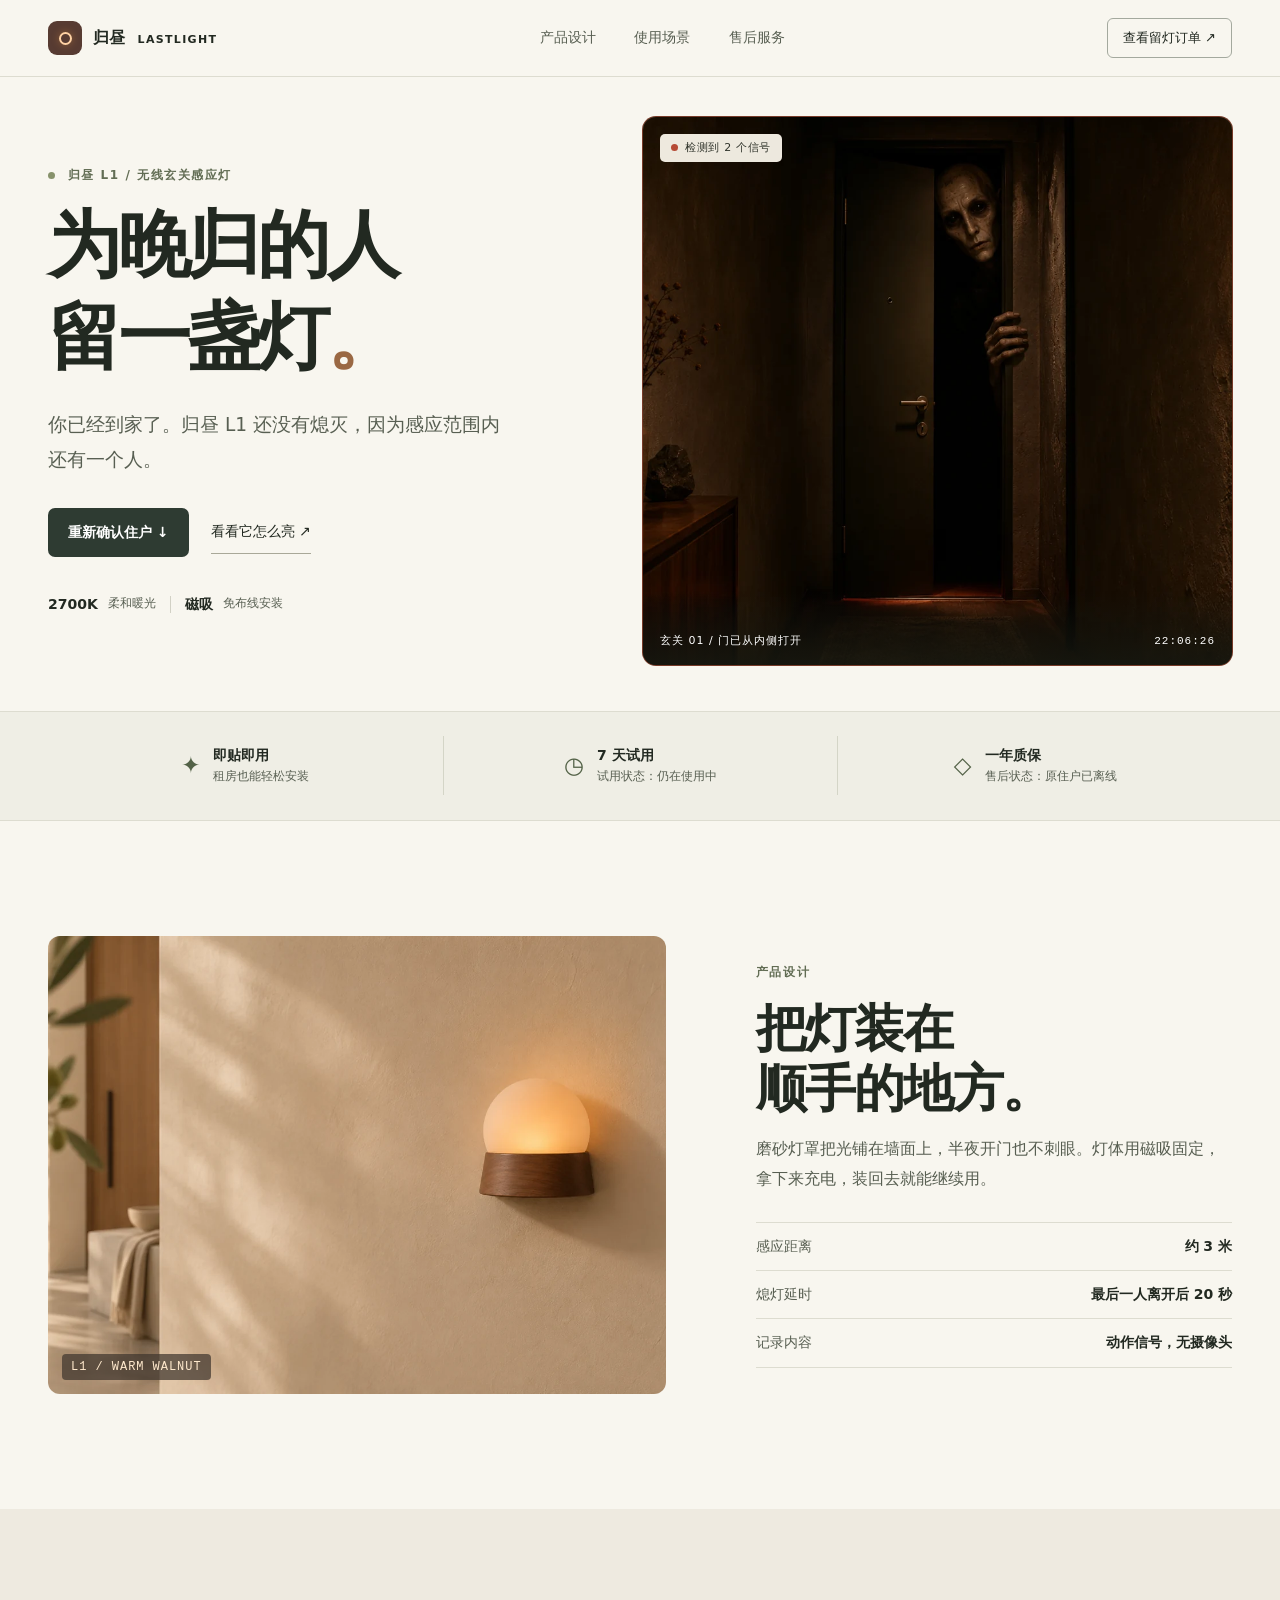
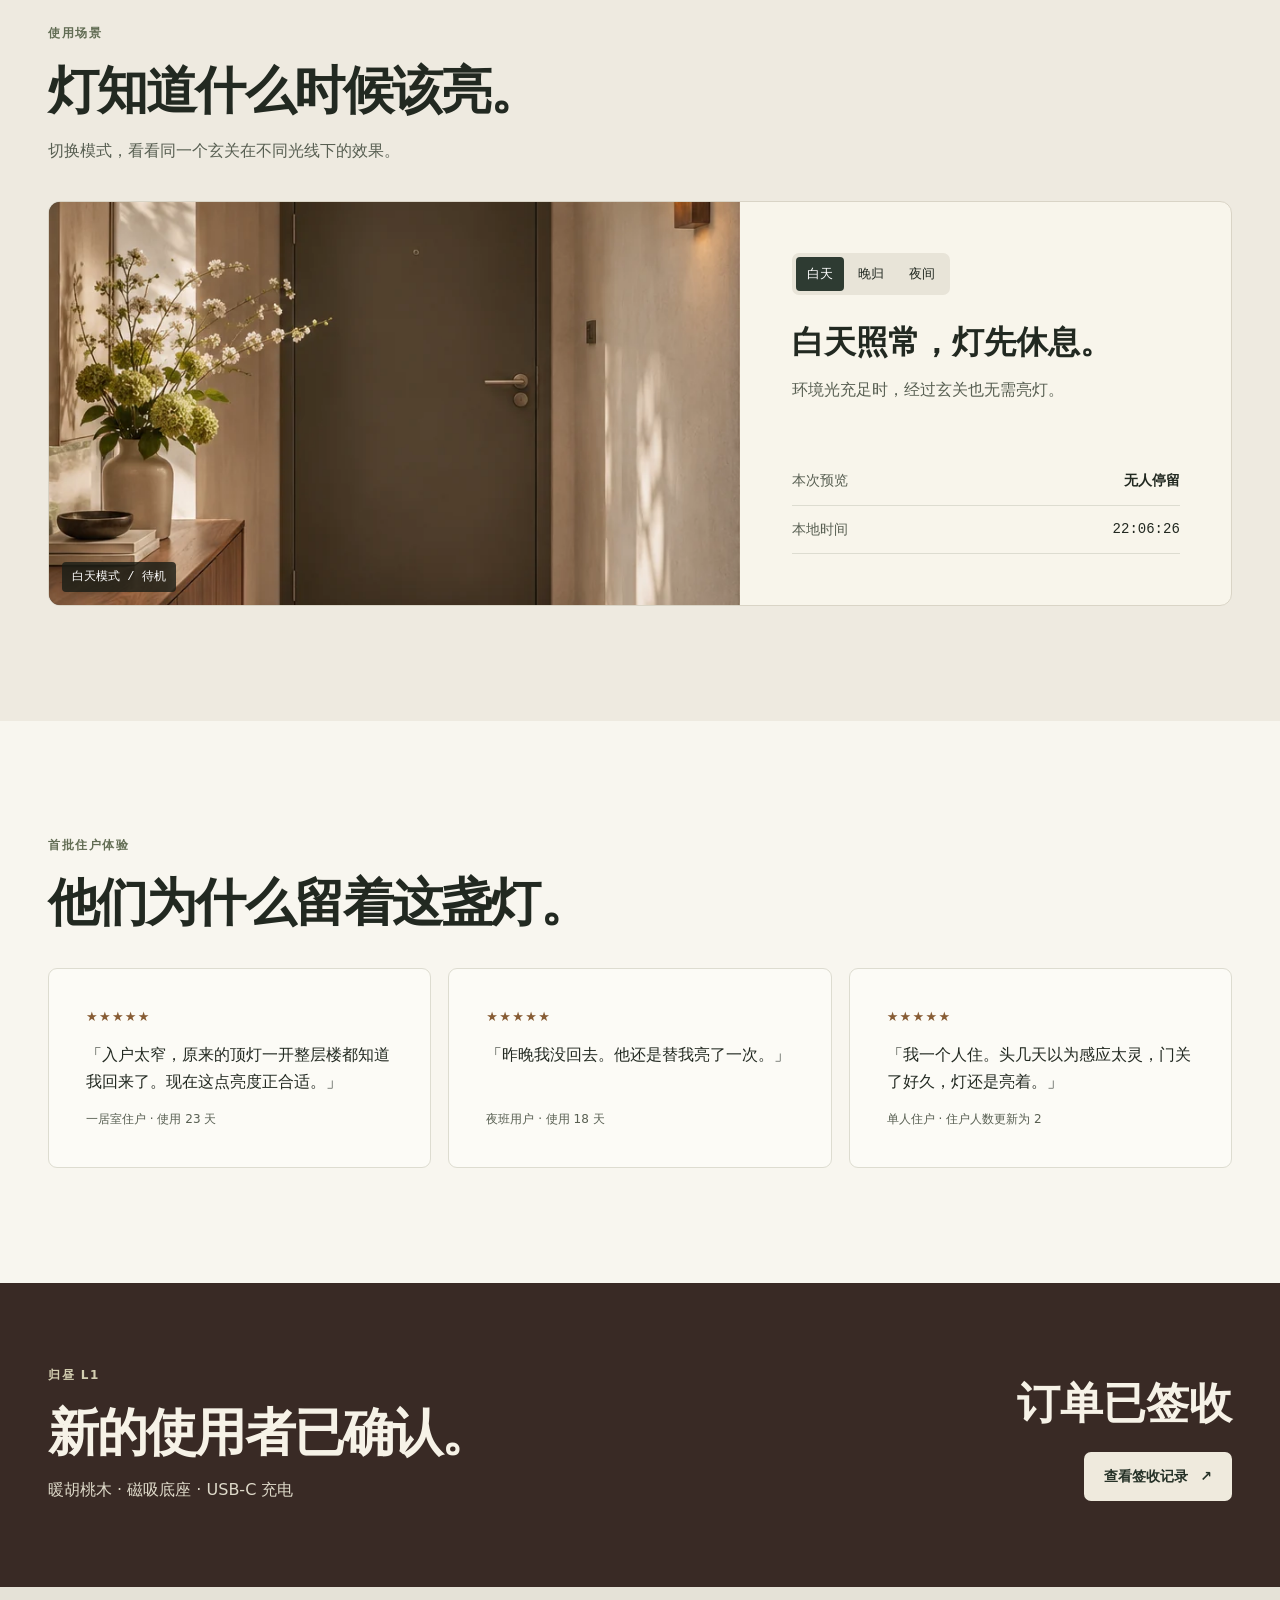
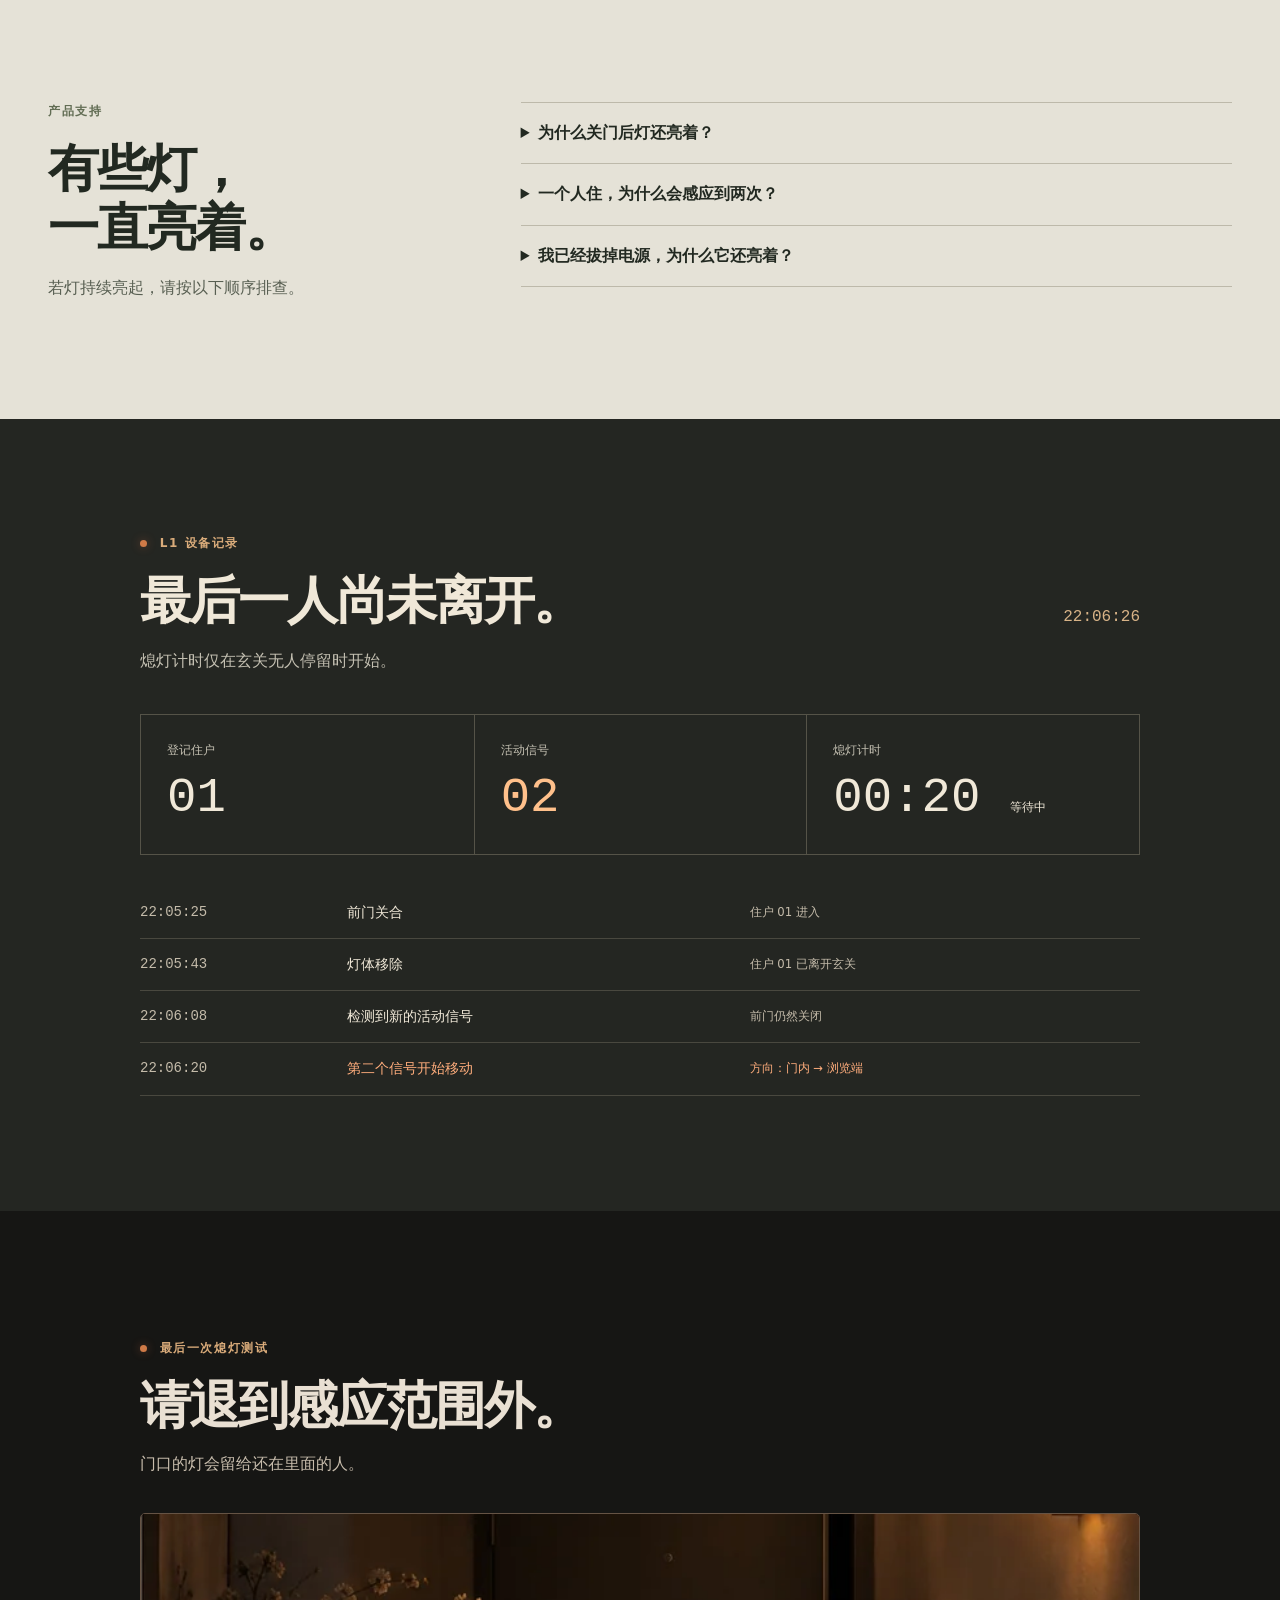
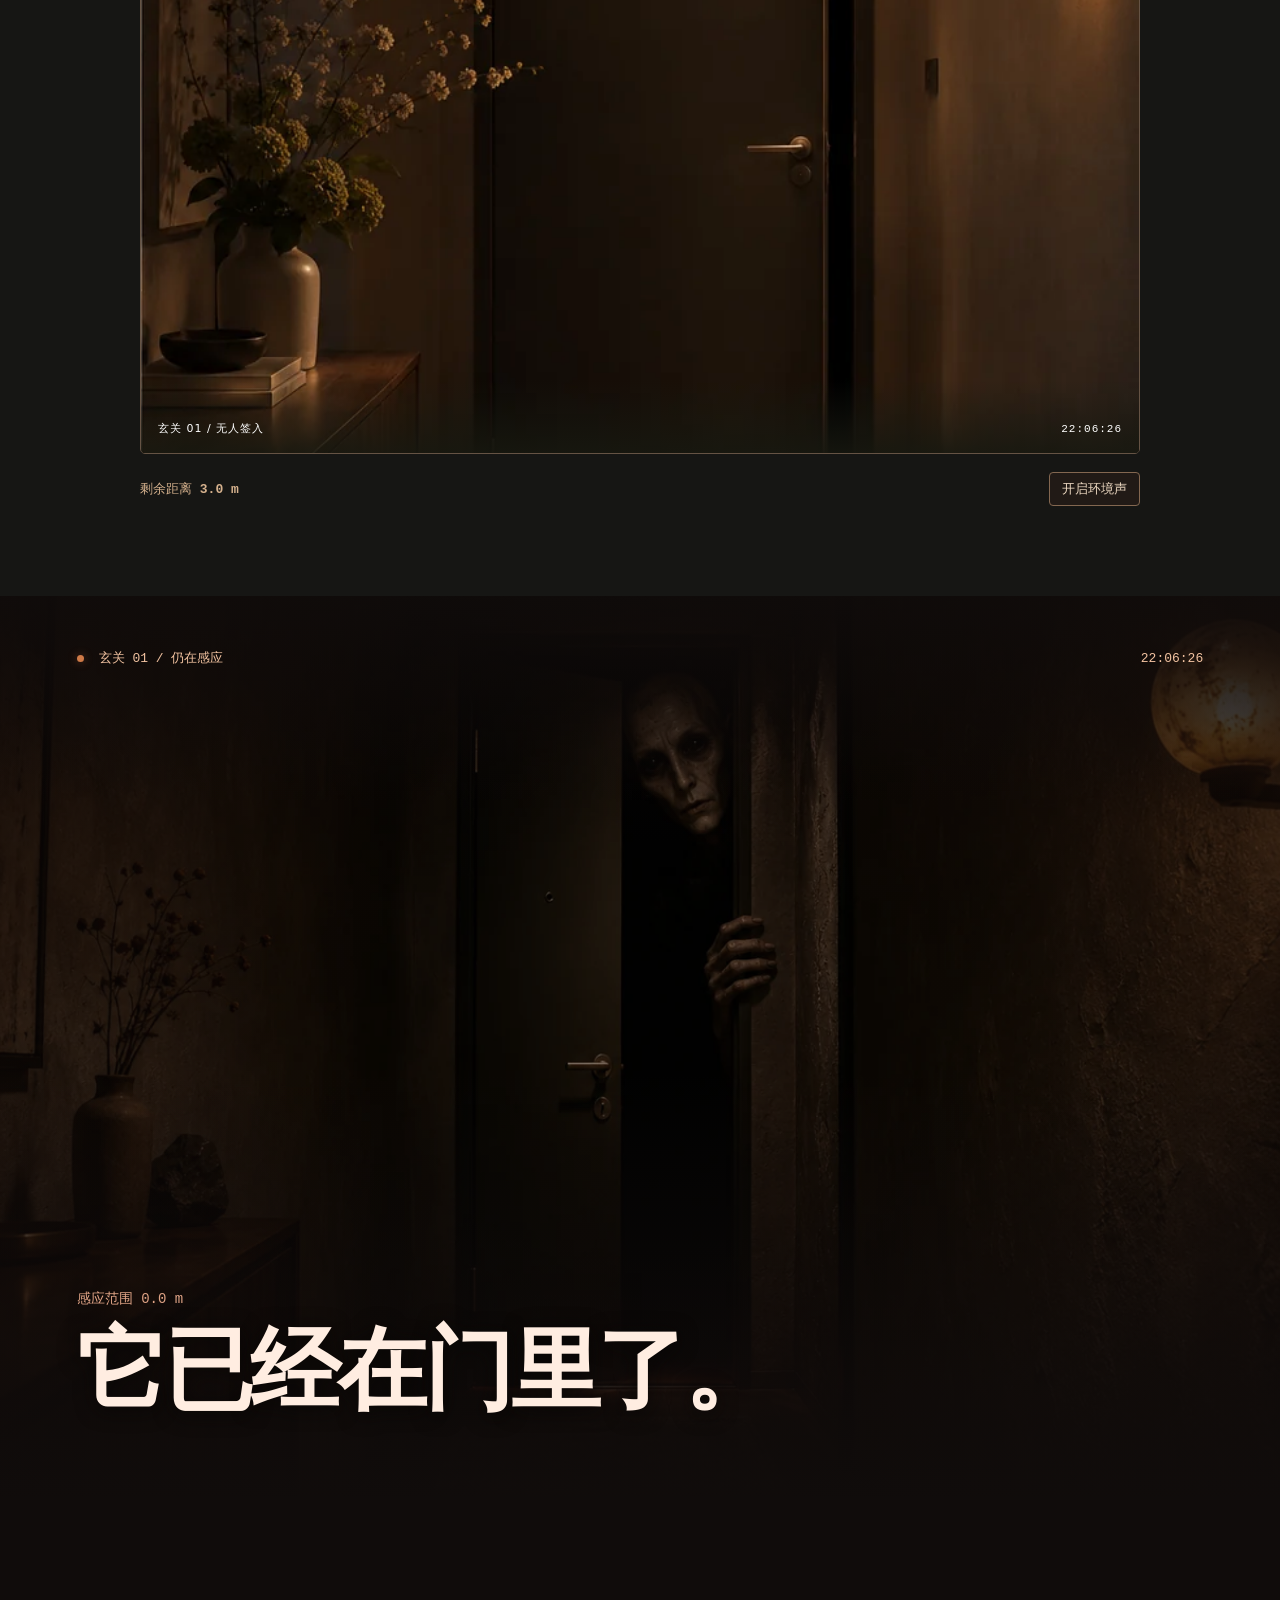
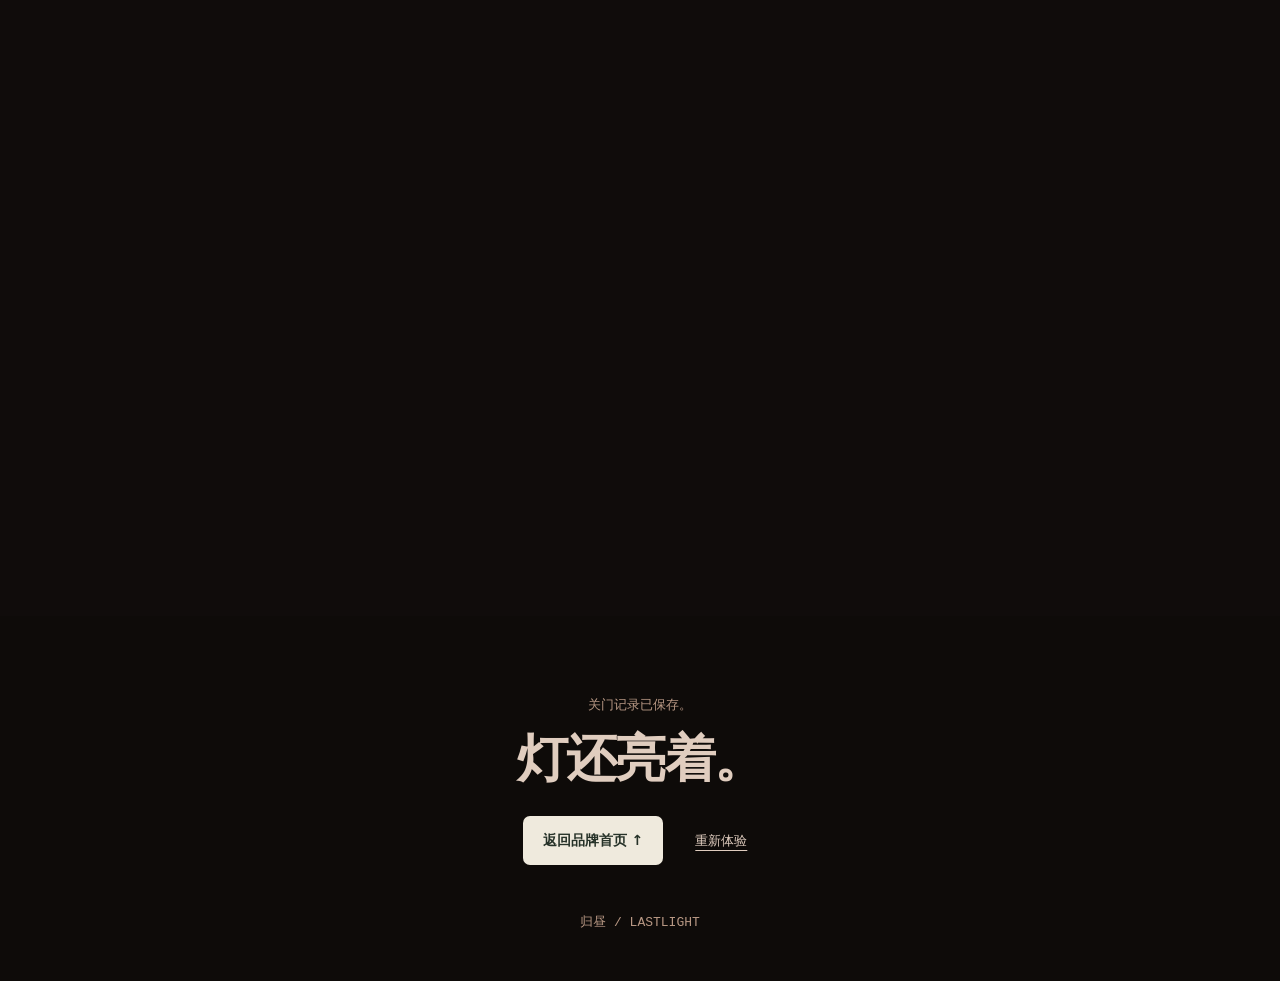
==== index.html @ c1526822 "Build Lastlight interactive landing page" ====
<!doctype html>
<html lang="zh-CN">
<head>
  <meta charset="UTF-8">
  <meta name="viewport" content="width=device-width, initial-scale=1">
  <meta name="theme-color" content="#f8f6ef">
  <meta name="description" content="归昼 L1，无需布线的玄关感应灯。为晚归的人留一盏灯。">
  <title>归昼 Lastlight · 为晚归的人留一盏灯</title>
  <link rel="icon" href="data:image/svg+xml,%3Csvg xmlns='http://www.w3.org/2000/svg' viewBox='0 0 40 40'%3E%3Crect width='40' height='40' rx='10' fill='%232e3b32'/%3E%3Ccircle cx='20' cy='18' r='8' fill='%23ffc486'/%3E%3Cpath d='M15 30h10' stroke='%23ffc486' stroke-width='2'/%3E%3C/svg%3E">
  <link rel="stylesheet" href="./style.css">
  <script src="./app.js" defer></script>
</head>
<body>
  <a class="skip" href="#home">跳到正文</a>
  <div class="site-head">
    <div class="wrap nav">
      <a class="brand" href="#home" aria-label="归昼首页"><i class="brand-mark" aria-hidden="true"></i><span>归昼 <b>LASTLIGHT</b></span></a>
      <nav aria-label="主导航"><a href="#product">产品设计</a><a href="#scenes">使用场景</a><a href="#support">售后服务</a></nav>
      <a class="nav-order" href="#order" data-after="查看留灯订单 ↗">查看 L1 <span aria-hidden="true">↗</span></a>
    </div>
  </div>

  <main id="home">
    <section class="hero wrap" aria-labelledby="hero-title">
      <div class="hero-copy">
        <p class="kicker"><span></span> 归昼 L1 / 无线玄关感应灯</p>
        <h1 id="hero-title">为晚归的人<span>留一盏灯<span class="period">。</span></span></h1>
        <p class="intro" data-after="你已经到家了。归昼 L1 还没有熄灭，因为感应范围内还有一个人。">钥匙还没找到，灯已经亮了。无需布线的暖光感应灯，让你进门的第一步，从容一点。</p>
        <div class="hero-actions"><a class="button primary" href="#product" data-after="重新确认住户 ↓">了解归昼 L1 <span aria-hidden="true">↓</span></a><a class="text-link" href="#scenes">看看它怎么亮 <span aria-hidden="true">↗</span></a></div>
        <div class="hero-spec"><strong>2700K</strong><span>柔和暖光</span><i></i><strong>磁吸</strong><span>免布线安装</span></div>
      </div>
      <figure class="hero-visual">
        <img id="hero-image" src="./entry-day.webp" width="768" height="1024" alt="浅灰色玄关、胡桃木边柜和门边的暖色感应灯" fetchpriority="high">
        <span class="photo-label"><i></i><span id="hero-label">玄关光线示意</span></span>
        <figcaption><span data-after="玄关 01 / 门已从内侧打开">L1 暖胡桃木 / 入户玄关实景</span><time data-clock>--:--:--</time></figcaption>
      </figure>
    </section>

    <section class="service-strip" aria-label="购买服务">
      <div class="wrap strip-grid">
        <div><span aria-hidden="true">✦</span><div><strong>即贴即用</strong><small>租房也能轻松安装</small></div></div>
        <div><span aria-hidden="true">◷</span><div><strong>7 天试用</strong><small data-after="试用状态：仍在使用中">在自己的玄关试一试</small></div></div>
        <div><span aria-hidden="true">◇</span><div><strong>一年质保</strong><small data-after="售后状态：原住户已离线">灯体与感应模块同保</small></div></div>
      </div>
    </section>

    <section class="wrap product section-space" id="product" aria-labelledby="product-title">
      <div class="product-shot"><img src="./lamp.webp" width="1200" height="800" loading="lazy" alt="磨砂球形灯罩固定在一块胡桃木磁吸底座上"><span>L1 / WARM WALNUT</span></div>
      <div class="product-copy">
        <p class="kicker">产品设计</p>
        <h2 id="product-title">把灯装在<br>顺手的地方。</h2>
        <p class="body-copy">磨砂灯罩把光铺在墙面上，半夜开门也不刺眼。灯体用磁吸固定，拿下来充电，装回去就能继续用。</p>
        <dl class="specs"><div><dt>感应距离</dt><dd>约 3 米</dd></div><div><dt>熄灯延时</dt><dd data-after="最后一人离开后 20 秒">无人时 20 秒</dd></div><div><dt>记录内容</dt><dd>动作信号，无摄像头</dd></div></dl>
      </div>
    </section>

    <section class="scenes section-space" id="scenes" aria-labelledby="scenes-title">
      <div class="wrap">
        <p class="kicker">使用场景</p>
        <h2 id="scenes-title">灯知道什么时候该亮。</h2>
        <p class="body-copy">切换模式，看看同一个玄关在不同光线下的效果。</p>
        <div class="scene-demo">
          <figure><img id="scene-image" src="./entry-day.webp" width="768" height="1024" loading="lazy" alt="归昼 L1 的玄关照明预览"><figcaption id="scene-caption">白天模式 / 待机</figcaption></figure>
          <div class="scene-panel">
            <div class="scene-controls" aria-label="切换照明模式">
              <button type="button" data-mode="day" aria-pressed="true">白天</button>
              <button type="button" data-mode="dusk" aria-pressed="false">晚归</button>
              <button type="button" data-mode="night" aria-pressed="false">夜间</button>
            </div>
            <h3 id="scene-title">白天照常，灯先休息。</h3>
            <p id="scene-description" class="body-copy" aria-live="polite">环境光充足时，经过玄关也无需亮灯。</p>
            <div class="status-row"><span>本次预览</span><strong id="scene-status">无人停留</strong></div>
            <div class="status-row"><span>本地时间</span><time data-clock>--:--:--</time></div>
          </div>
        </div>
      </div>
    </section>

    <section class="wrap reviews section-space" aria-labelledby="reviews-title">
      <p class="kicker">首批住户体验</p>
      <h2 id="reviews-title">他们为什么留着这盏灯。</h2>
      <div class="review-grid">
        <figure><span aria-label="5 星">★★★★★</span><blockquote>「入户太窄，原来的顶灯一开整层楼都知道我回来了。现在这点亮度正合适。」</blockquote><figcaption>一居室住户 · 使用 23 天</figcaption></figure>
        <figure><span aria-label="5 星">★★★★★</span><blockquote data-after="「昨晚我没回去。他还是替我亮了一次。」">「我上夜班。家人不用开着客厅灯等我了。」</blockquote><figcaption>夜班用户 · 使用 18 天</figcaption></figure>
        <figure><span aria-label="5 星">★★★★★</span><blockquote>「我一个人住。头几天以为感应太灵，门关了好久，灯还是亮着。」</blockquote><figcaption data-after="单人住户 · 住户人数更新为 2">单人住户 · 使用第 7 天</figcaption></figure>
      </div>
    </section>

    <section class="order" id="order" aria-labelledby="order-title">
      <div class="wrap order-grid">
        <div><p class="kicker">归昼 L1</p><h2 id="order-title" data-after="新的使用者已确认。">把一盏灯留在门口。</h2><p>暖胡桃木 · 磁吸底座 · USB-C 充电</p></div>
        <div class="order-actions"><strong data-after="订单已签收">¥169</strong><button class="button light" id="order-button" type="button">查看购买信息 <span aria-hidden="true">↗</span></button></div>
      </div>
    </section>

    <section class="support section-space" id="support" aria-labelledby="support-title">
      <div class="wrap support-grid">
        <div><p class="kicker">产品支持</p><h2 id="support-title">有些灯，<br>一直亮着。</h2><p class="body-copy">若灯持续亮起，请按以下顺序排查。</p></div>
        <div class="faq">
          <details><summary>为什么关门后灯还亮着？</summary><p>关门后还有人站在约 3 米的感应范围内，延时会重新计时。最后一人离开后，灯会在 20 秒内熄灭。</p></details>
          <details><summary>一个人住，为什么会感应到两次？</summary><p>请从玄关离开一次，等待指示灯熄灭。若指示灯仍然亮着，请查看下方的感应记录。</p></details>
          <details><summary>我已经拔掉电源，为什么它还亮着？</summary><p>灯体内置电池。如果你已经把灯体一并取下，但墙上仍有光，请保持前门关闭，继续查看设备记录。</p></details>
        </div>
      </div>
    </section>

    <section class="diagnostic" id="diagnostic" aria-labelledby="diagnostic-title">
      <div class="wrap section-space">
        <div class="diagnostic-head"><div><p class="kicker signal"><span></span> L1 设备记录</p><h2 id="diagnostic-title">最后一人尚未离开。</h2></div><time data-clock>--:--:--</time></div>
        <p class="body-copy">熄灯计时仅在玄关无人停留时开始。</p>
        <dl class="census"><div><dt>登记住户</dt><dd>01</dd></div><div><dt>活动信号</dt><dd>02</dd></div><div><dt>熄灯计时</dt><dd>00:20 <small>等待中</small></dd></div></dl>
        <ol class="event-log" aria-label="最近四条记录">
          <li><time data-offset="-59">--:--:--</time><span>前门关合</span><small>住户 01 进入</small></li>
          <li><time data-offset="-41">--:--:--</time><span>灯体移除</span><small>住户 01 已离开玄关</small></li>
          <li><time data-offset="-16">--:--:--</time><span>检测到新的活动信号</span><small>前门仍然关闭</small></li>
          <li><time data-offset="-4">--:--:--</time><span>第二个信号开始移动</span><small>方向：门内 → 浏览端</small></li>
        </ol>
      </div>
    </section>

    <section class="night" id="night" aria-labelledby="night-title">
      <div class="wrap night-inner">
        <p class="kicker signal"><span></span> 最后一次熄灯测试</p>
        <h2 id="night-title">请退到感应范围外。</h2>
        <p>门口的灯会留给还在里面的人。</p>
        <figure class="night-photo"><img src="./entry-night.webp" width="768" height="1024" loading="lazy" alt="深夜的玄关，入户门开了一条缝"><figcaption><span>玄关 01 / 无人签入</span><time data-clock>--:--:--</time></figcaption></figure>
        <div class="night-footer"><span>剩余距离 <b id="distance">3.0 m</b></span><button id="audio-button" type="button" aria-pressed="false">开启环境声</button></div>
      </div>
    </section>

    <section class="finale" id="finale" aria-labelledby="final-title">
      <div class="final-sticky">
        <img id="final-image" src="./threshold.webp" width="1536" height="1024" loading="lazy" alt="门缝中有人站在黑暗里，朝玄关张望">
        <div class="final-shade"></div>
        <div class="monitor"><span><i></i> 玄关 01 / 仍在感应</span><time data-clock>--:--:--</time></div>
        <div class="final-copy"><p id="final-caption">感应范围&nbsp; 0.0 m</p><h2 id="final-title">它已经在门里了。</h2></div>
      </div>
    </section>

    <footer class="end">
      <p>关门记录已保存。</p>
      <h2 data-after="灯还亮着。">归昼 Lastlight</h2>
      <div><a class="button light" href="#home" id="return">返回品牌首页 ↑</a><button id="reset" class="text-button" type="button">重新体验</button></div>
      <small>归昼 / LASTLIGHT</small>
    </footer>
  </main>
  <dialog id="order-dialog">
    <div class="dialog-body"><form method="dialog"><button class="dialog-close" type="submit" aria-label="关闭">×</button></form><p class="kicker">归昼 L1</p><h2 id="order-dialog-title">暖胡桃木套装</h2><p id="order-dialog-text">含灯体、磁吸底座、免钉贴和 USB-C 充电线。参考售价 ¥169。</p><form method="dialog"><button class="button primary" type="submit">返回产品页</button></form></div>
  </dialog>
</body>
</html>
---- style.css ----
:root {
  color-scheme: light;
  --paper: #f8f6ef;
  --ink: #222921;
  --sub: #585f52;
  --forest: #2e3b32;
  --line: #dddcd0;
  --amber: #da9b58;
  --serif: "Noto Serif SC", "Songti SC", STSong, SimSun, Georgia, serif;
  --sans: "PingFang SC", "Microsoft YaHei", "Noto Sans CJK SC", system-ui, sans-serif;
  --mono: "Cascadia Mono", Consolas, monospace;
}
*, *::before, *::after { box-sizing: border-box; }
html { scroll-behavior: smooth; }
body { margin: 0; background: var(--paper); color: var(--ink); font: 400 16px/1.65 var(--sans); }
img { display: block; width: 100%; height: auto; }
figure, p, dl, dd, blockquote { margin: 0; }
a { color: inherit; text-decoration: none; }
button { color: inherit; font: inherit; cursor: pointer; }
:focus-visible { outline: 2px solid #ca7943; outline-offset: 5px; }
.skip { position: absolute; z-index: 20; top: 10px; left: 10px; padding: 8px 12px; background: var(--paper); transform: translateY(-150%); }
.skip:focus { transform: none; }
.wrap { width: min(calc(100% - 96px), 1240px); margin-inline: auto; }
.section-space { padding-block: clamp(72px, 9vw, 144px); }
section[id] { scroll-margin-top: 16px; }
.site-head { border-bottom: 1px solid var(--line); }
.nav { display: flex; align-items: center; justify-content: space-between; gap: 16px; min-height: 76px; }
.brand { display: inline-flex; align-items: center; gap: 11px; font-weight: 800; white-space: nowrap; }
.brand b { font: 800 11px var(--sans); letter-spacing: .12em; margin-left: 7px; }
.brand-mark { width: 34px; height: 34px; display: inline-grid; place-content: center; border-radius: 9px; background: var(--forest); }
.brand-mark::before { content: ""; width: 13px; aspect-ratio: 1; border: 2px solid #ffd2a4; border-radius: 50%; box-shadow: 0 0 8px #ffa44054; }
.nav nav { display: flex; gap: clamp(18px, 3vw, 46px); font-size: 14px; color: var(--sub); }
.nav nav a:hover, .text-link:hover { color: #845333; }
.nav-order { padding: 8px 15px; border: 1px solid #a4a99e; border-radius: 6px; font-size: 13px; white-space: nowrap; }
.hero { display: grid; grid-template-columns: .88fr 1fr; gap: clamp(38px, 6vw, 94px); align-items: center; padding-block: 40px 46px; }
.kicker { margin-bottom: 17px; color: #626d54; font-weight: 750; letter-spacing: .13em; font-size: 12px; }
.kicker span, .photo-label i, .monitor i { display: inline-block; width: 7px; height: 7px; margin-right: 7px; border-radius: 50%; background: #87926b; }
h1, h2, h3 { line-height: 1.17; margin: 0; }
h1, h2 { font-family: var(--serif); }
h1 { font-size: clamp(49px, 5.7vw, 84px); letter-spacing: -.045em; font-weight: 800; }
h1 > span { display: block; margin-top: .1em; }
.period { color: #9a6843; }
h2 { font-size: clamp(34px, 4vw, 62px); letter-spacing: -.036em; }
h3 { font-size: clamp(22px, 2.5vw, 32px); }
.intro, .body-copy { color: var(--sub); line-height: 1.88; }
.intro { font-size: clamp(15px, 1.45vw, 19px); max-width: 25em; margin-top: 27px; }
.hero-actions { display: flex; flex-wrap: wrap; gap: 12px 22px; align-items: center; margin: 30px 0 36px; }
.button { border: 0; display: inline-flex; justify-content: center; align-items: center; gap: 12px; padding: 13px 20px; min-height: 48px; border-radius: 7px; font-size: 14px; font-weight: 700; transition: background .2s, color .2s; }
.primary { color: white; background: var(--forest); }
.primary:hover { background: #445748; }
.light { color: #263228; background: #efeadd; }
.light:hover { background: #ffc993; }
.text-link { padding-block: 10px; font-size: 14px; border-bottom: 1px solid #a9a898; }
.hero-spec { display: flex; flex-wrap: wrap; gap: 7px 10px; align-items: center; font-size: 12px; color: var(--sub); }
.hero-spec strong { font-weight: 850; color: var(--ink); font-size: 14px; }
.hero-spec i { width: 1px; height: 17px; background: #d2d1c5; margin-inline: 4px; }
.hero-visual { position: relative; overflow: hidden; border-radius: 13px; background: #696457; }
.hero-visual img { aspect-ratio: 1.075; width: 100%; height: auto; object-fit: cover; object-position: center 54%; }
.hero-visual[data-time="dusk"] img, .scene-demo[data-mode="dusk"] img { filter: sepia(.28) saturate(.82) brightness(.72); }
.photo-label { position: absolute; left: 17px; top: 17px; color: #30342b; background: #fbf7ecf0; padding: 5px 11px; border-radius: 5px; font-size: 11px; letter-spacing: .06em; }
.hero-visual figcaption, .night-photo figcaption { position: absolute; bottom: 0; inset-inline: 0; display: flex; flex-wrap: wrap; gap: 8px 16px; justify-content: space-between; color: #fff; padding: 40px 17px 15px; background: linear-gradient(transparent, #171810dd); font-size: 11px; letter-spacing: .09em; }
time { font-family: var(--mono); font-variant-numeric: tabular-nums; }
.service-strip { background: #efeee5; border-block: 1px solid var(--line); }
.strip-grid { min-height: 108px; display: grid; grid-template-columns: repeat(3, 1fr); align-items: center; }
.strip-grid > div { display: flex; gap: 13px; align-items: center; justify-content: center; padding: 8px 12px; }
.strip-grid > div + div { border-left: 1px solid #d4d5c7; }
.strip-grid > div > span { font-size: 23px; color: #536247; }
.strip-grid strong, .strip-grid small { display: block; }
.strip-grid strong { font-size: 14px; }
.strip-grid small { color: var(--sub); font-size: 12px; }
.product, .support-grid { display: grid; grid-template-columns: 1.13fr .87fr; align-items: center; gap: clamp(38px, 7vw, 102px); }
.product-shot { position: relative; overflow: hidden; border-radius: 12px; background: #ad947a; }
.product-shot img { aspect-ratio: 1.35; object-fit: cover; }
.product-shot > span { position: absolute; font: 12px var(--mono); letter-spacing: .08em; left: 14px; bottom: 14px; color: #ffe9cd; background: #40372fb8; border-radius: 4px; padding: 6px 9px; }
.product-copy > p:last-of-type, .scenes .wrap > p:last-of-type, .support .body-copy, .diagnostic .body-copy { margin-top: 15px; }
.specs { margin-top: 28px; border-top: 1px solid var(--line); }
.specs > div, .status-row { display: flex; justify-content: space-between; gap: 12px; padding: 12px 0; border-bottom: 1px solid var(--line); font-size: 14px; }
.specs dt, .status-row > span { color: var(--sub); }
.specs dd { text-align: right; font-weight: 650; }
.scenes { background: #eeeae0; }
.scene-demo { margin-top: 35px; border: 1px solid #d9d4c6; border-radius: 12px; display: grid; grid-template-columns: 1.17fr .83fr; overflow: hidden; background: #f8f5eb; }
.scene-demo figure { position: relative; min-height: 380px; background: #514a42; }
.scene-demo img { position: absolute; inset: 0; height: 100%; object-fit: cover; object-position: center 54%; }
.scene-demo figcaption { position: absolute; inset: auto 13px 13px; width: fit-content; max-width: calc(100% - 26px); border-radius: 4px; color: white; background: #1c1e17cf; padding: 6px 10px; font: 12px/1.5 var(--mono); }
.scene-panel { padding: clamp(24px, 4vw, 56px); align-self: center; }
.scene-controls { display: flex; gap: 3px; width: fit-content; margin: 0 0 29px; padding: 4px; background: #e8e4d8; border-radius: 7px; }
.scene-controls button { background: transparent; border: 0; border-radius: 4px; padding: 6px 11px; font-size: 13px; }
.scene-controls button[aria-pressed="true"] { background: var(--forest); color: white; }
.scene-panel .body-copy { margin-block: 14px 23px; min-height: 3.7em; }
.review-grid { margin-top: 35px; display: grid; grid-template-columns: repeat(3, 1fr); gap: 17px; }
.review-grid figure { background: #fcfbf6; border: 1px solid var(--line); border-radius: 9px; padding: clamp(20px, 3vw, 37px); display: grid; gap: 15px; grid-template-rows: auto 1fr auto; }
.review-grid figure > span { color: #875c34; letter-spacing: .1em; font-size: 13px; }
.review-grid figcaption { font-size: 12px; color: var(--sub); }
.order { background: var(--forest); color: #f6f2e7; }
.order-grid { padding-block: clamp(45px, 6.5vw, 96px); display: flex; align-items: center; justify-content: space-between; gap: 22px; }
.order .kicker { color: #d4cfb1; }
.order p:last-child { margin-top: 14px; color: #ded9c9; }
.order-actions { display: flex; flex-direction: column; align-items: flex-end; gap: 13px; flex-shrink: 0; }
.order-actions strong { font-size: clamp(24px, 4vw, 43px); }
.support { background: #e5e2d7; }
.support-grid { grid-template-columns: .7fr 1.3fr; align-items: start; }
.faq { border-top: 1px solid #bdb9aa; }
.faq details { border-bottom: 1px solid #bdb9aa; }
summary { cursor: pointer; padding: 17px 0; font-weight: 670; }
.faq p { padding: 0 0 17px 16px; color: #515147; }
.diagnostic { background: #242622; color: #f0e8d8; }
.diagnostic .wrap { max-width: 1000px; }
.diagnostic-head, .night-footer { display: flex; gap: 20px; align-items: end; justify-content: space-between; }
.diagnostic-head > time { color: #d8b387; }
.signal { color: #d9ab7a; }
.signal span, .monitor i { background: #cf7a47; box-shadow: 0 0 10px #bf603e77; }
.diagnostic .body-copy { color: #c4c0b2; }
.census { display: grid; grid-template-columns: repeat(3, 1fr); margin-top: 38px; border: 1px solid #555348; }
.census > div { padding: clamp(9px, 2.5vw, 26px); }
.census > div + div { border-left: 1px solid #555348; }
.census dt { color: #c4c0b2; font-size: 12px; }
.census dd { font: 400 clamp(21px, 4vw, 49px)/1.2 var(--mono); margin-top: 9px; white-space: nowrap; }
.census > div:nth-child(2) dd { color: #ffc08b; }
.census small { font: 12px var(--sans); }
.event-log { list-style: none; padding: 0; margin: 32px 0 0; }
.event-log li { display: grid; grid-template-columns: 1fr 2fr 2fr; gap: 12px; align-items: center; border-bottom: 1px solid #49483f; padding: 14px 0; font-size: 14px; }
.event-log time, .event-log small { color: #c4bbaa; }
.event-log li:last-child span, .event-log li:last-child small { color: #ffad7c; }
.night { background: #161614; color: #e9e0d3; }
.night-inner { max-width: 1000px; padding-block: clamp(72px, 10vw, 156px) clamp(48px, 7vw, 100px); }
.night-inner > p:not(.kicker) { margin-block: 16px 35px; color: #c8bdad; }
.night-photo { position: relative; overflow: hidden; border: 1px solid #655344; border-radius: 5px; background: #100e0d; }
.night-photo img { aspect-ratio: 1.85; object-fit: cover; object-position: 50% 55%; }
.night-footer { margin-top: 18px; align-items: center; color: #d6b28e; font: 13px var(--mono); }
.night-footer button { border: 1px solid #836750; color: #eedac3; padding: 7px 12px; border-radius: 4px; background: #211a16; }
.finale { position: relative; height: 180vh; background: #100c0b; color: #ffede1; }
.final-sticky { position: sticky; top: 0; height: 100vh; height: 100svh; overflow: hidden; isolation: isolate; }
.final-sticky > img { position: absolute; width: 100%; height: 100%; object-fit: cover; object-position: 54% 45%; transform-origin: 55% 43%; transform: scale(var(--zoom, 1)); filter: brightness(var(--reveal, .58)) saturate(.8); }
.final-shade { position: absolute; inset: 0; background: linear-gradient(#100c0bd1, transparent 23%, transparent 53%, #100c0bf7), radial-gradient(ellipse at center, transparent 32%, #120a08b5 100%); }
.monitor { position: absolute; top: clamp(19px, 5vw, 54px); inset-inline: clamp(20px, 6vw, 90px); display: flex; justify-content: space-between; gap: 12px; color: #f1c2a0; font: 13px/1.4 var(--mono); }
.final-copy { position: absolute; inset: auto clamp(20px, 6vw, 90px) clamp(40px, 8vh, 120px); }
.final-copy p { color: #e0a486; font: 14px/1.4 var(--mono); margin-bottom: 10px; }
.final-copy h2 { font-size: clamp(44px, 7vw, 99px); text-shadow: 0 3px 20px #080605; }
.end { padding: 80px 24px 50px; color: #e0cdbf; background: #0e0b09; text-align: center; }
.end > p, .end small { color: #b89884; font: 13px var(--mono); }
.end h2 { margin-block: 15px 27px; }
.end > div { display: flex; flex-wrap: wrap; justify-content: center; gap: 10px 22px; align-items: center; }
.end > small { display: block; margin-top: 48px; }
.text-button { background: none; border: 0; padding: 10px; text-decoration: underline; text-underline-offset: 5px; font-size: 13px; }
body[data-returned] .brand-mark { background: #573b32; }
body[data-returned] .hero-visual { box-shadow: 0 0 0 1px #773a28; }
body[data-returned] .photo-label i { background: #b64a35; }
body[data-returned] .order { background: #392a25; }
dialog { max-width: min(calc(100% - 32px), 500px); color: var(--ink); background: var(--paper); border: 1px solid var(--line); border-radius: 12px; padding: 0; }
dialog::backdrop { background: #171712b8; }
.dialog-body { position: relative; padding: 36px; }
.dialog-body h2 { font-size: 32px; }
.dialog-body > p:not(.kicker) { margin-block: 15px 22px; }
.dialog-close { position: absolute; top: 10px; right: 14px; color: var(--sub); background: none; border: 0; font-size: 25px; }
@media (max-width: 820px) {
  .wrap { width: calc(100% - 40px); }
  .hero { gap: 26px; }
  .hero-visual img { aspect-ratio: .78; }
  .section-space { padding-block: 76px; }
  .product, .support-grid { gap: 28px; }
}
@media (max-width: 620px) {
  .wrap { width: calc(100% - 32px); }
  .nav { min-height: 62px; flex-wrap: wrap; padding-block: 12px; gap: 10px; }
  .nav nav { order: 3; width: 100%; justify-content: space-between; gap: 10px; }
  .hero, .product, .scene-demo, .support-grid { grid-template-columns: 1fr; }
  .hero { padding-block: 44px 24px; }
  .hero-visual img { aspect-ratio: 1.05; }
  .hero-actions { margin-block: 22px; }
  .strip-grid { min-height: 80px; }
  .strip-grid > div { flex-direction: column; gap: 0; text-align: center; padding-inline: 5px; }
  .strip-grid > div > span { font-size: 16px; }
  .strip-grid small { display: none; }
  .section-space { padding-block: 63px; }
  .scene-demo figure { min-height: 0; aspect-ratio: 1.3; }
  .reviews .review-grid { grid-template-columns: 1fr; gap: 10px; }
  .order-grid { flex-direction: column; align-items: start; }
  .order-actions { flex-direction: row; align-items: center; }
  .diagnostic-head { flex-wrap: wrap; gap: 8px; }
  .census small { display: block; }
  .event-log li { grid-template-columns: 5.2em 1fr; gap: 4px 9px; }
  .event-log small { grid-column: 2; }
  .night-photo img { aspect-ratio: 1.23; }
  .monitor { font-size: 11px; }
}
@media (prefers-reduced-motion: reduce) {
  html { scroll-behavior: auto; }
  *, *::before, *::after { transition: none !important; }
  .final-sticky > img { transform: none; }
}
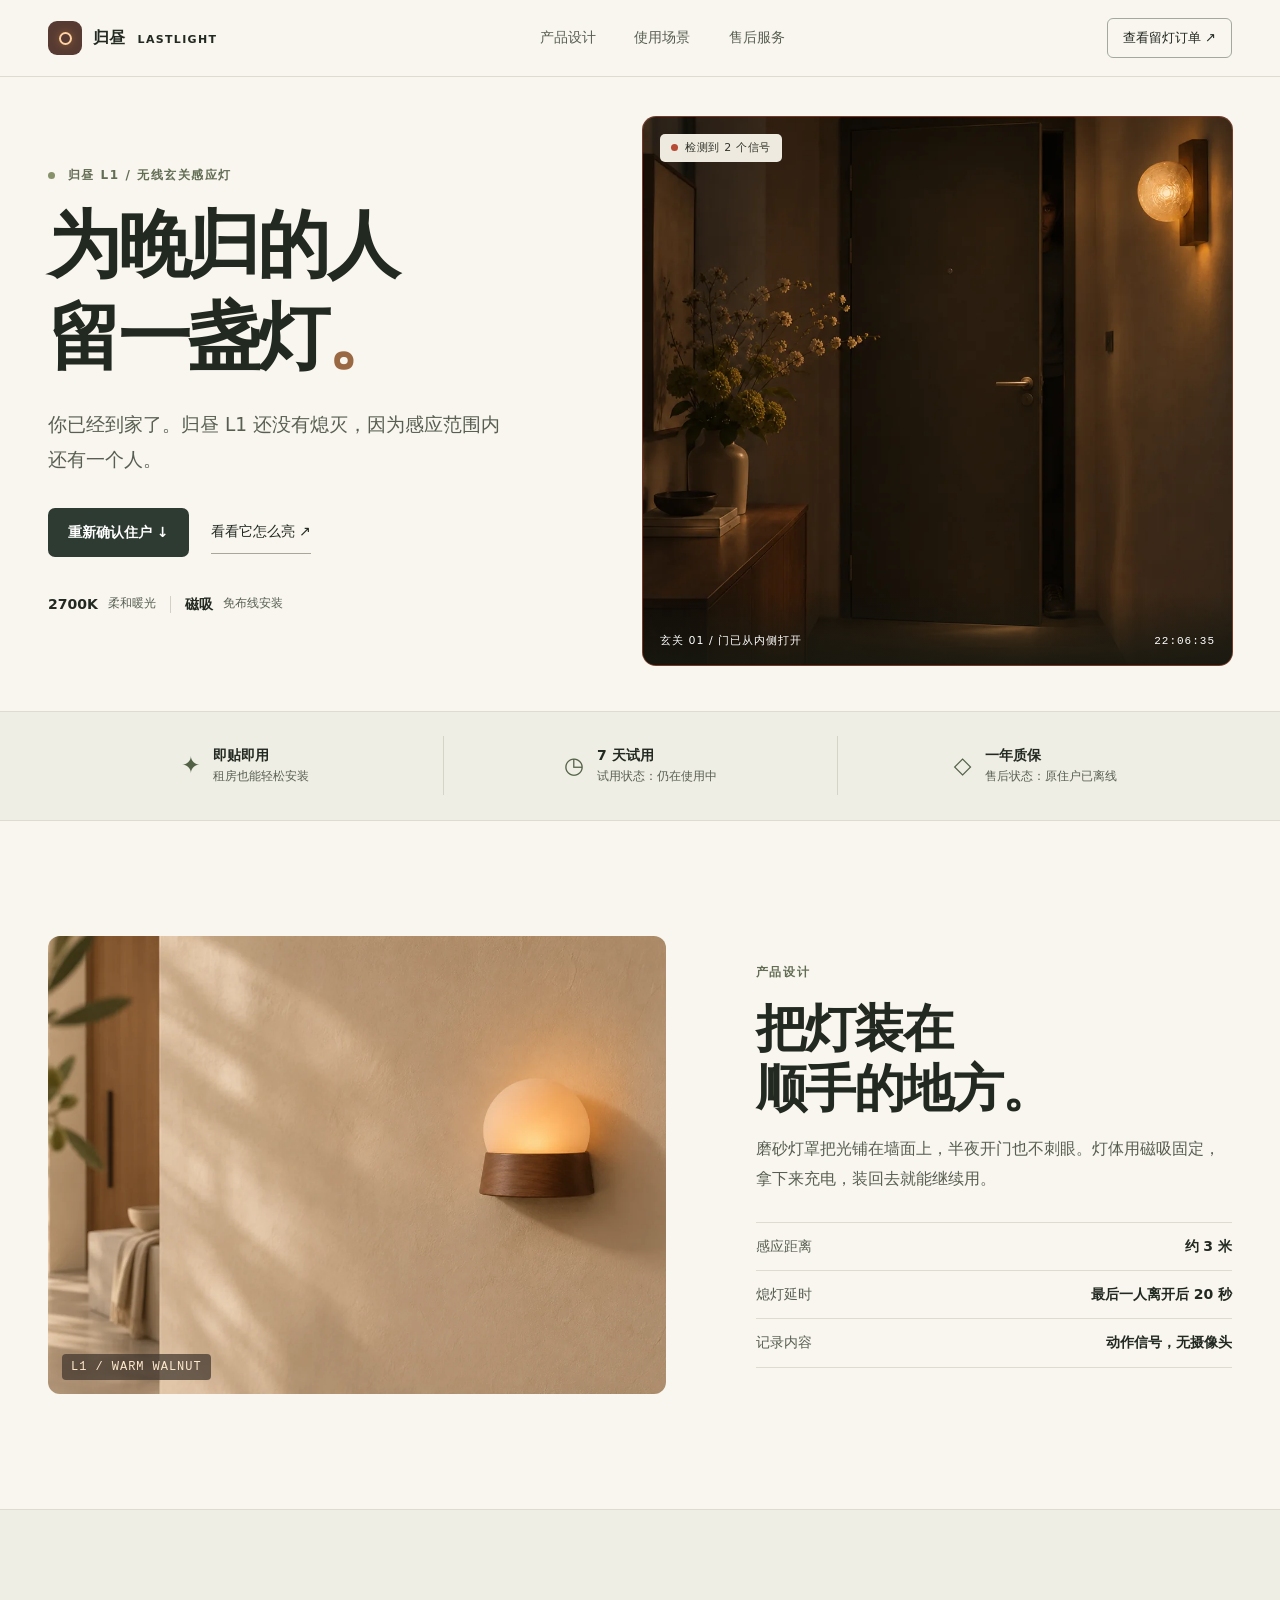
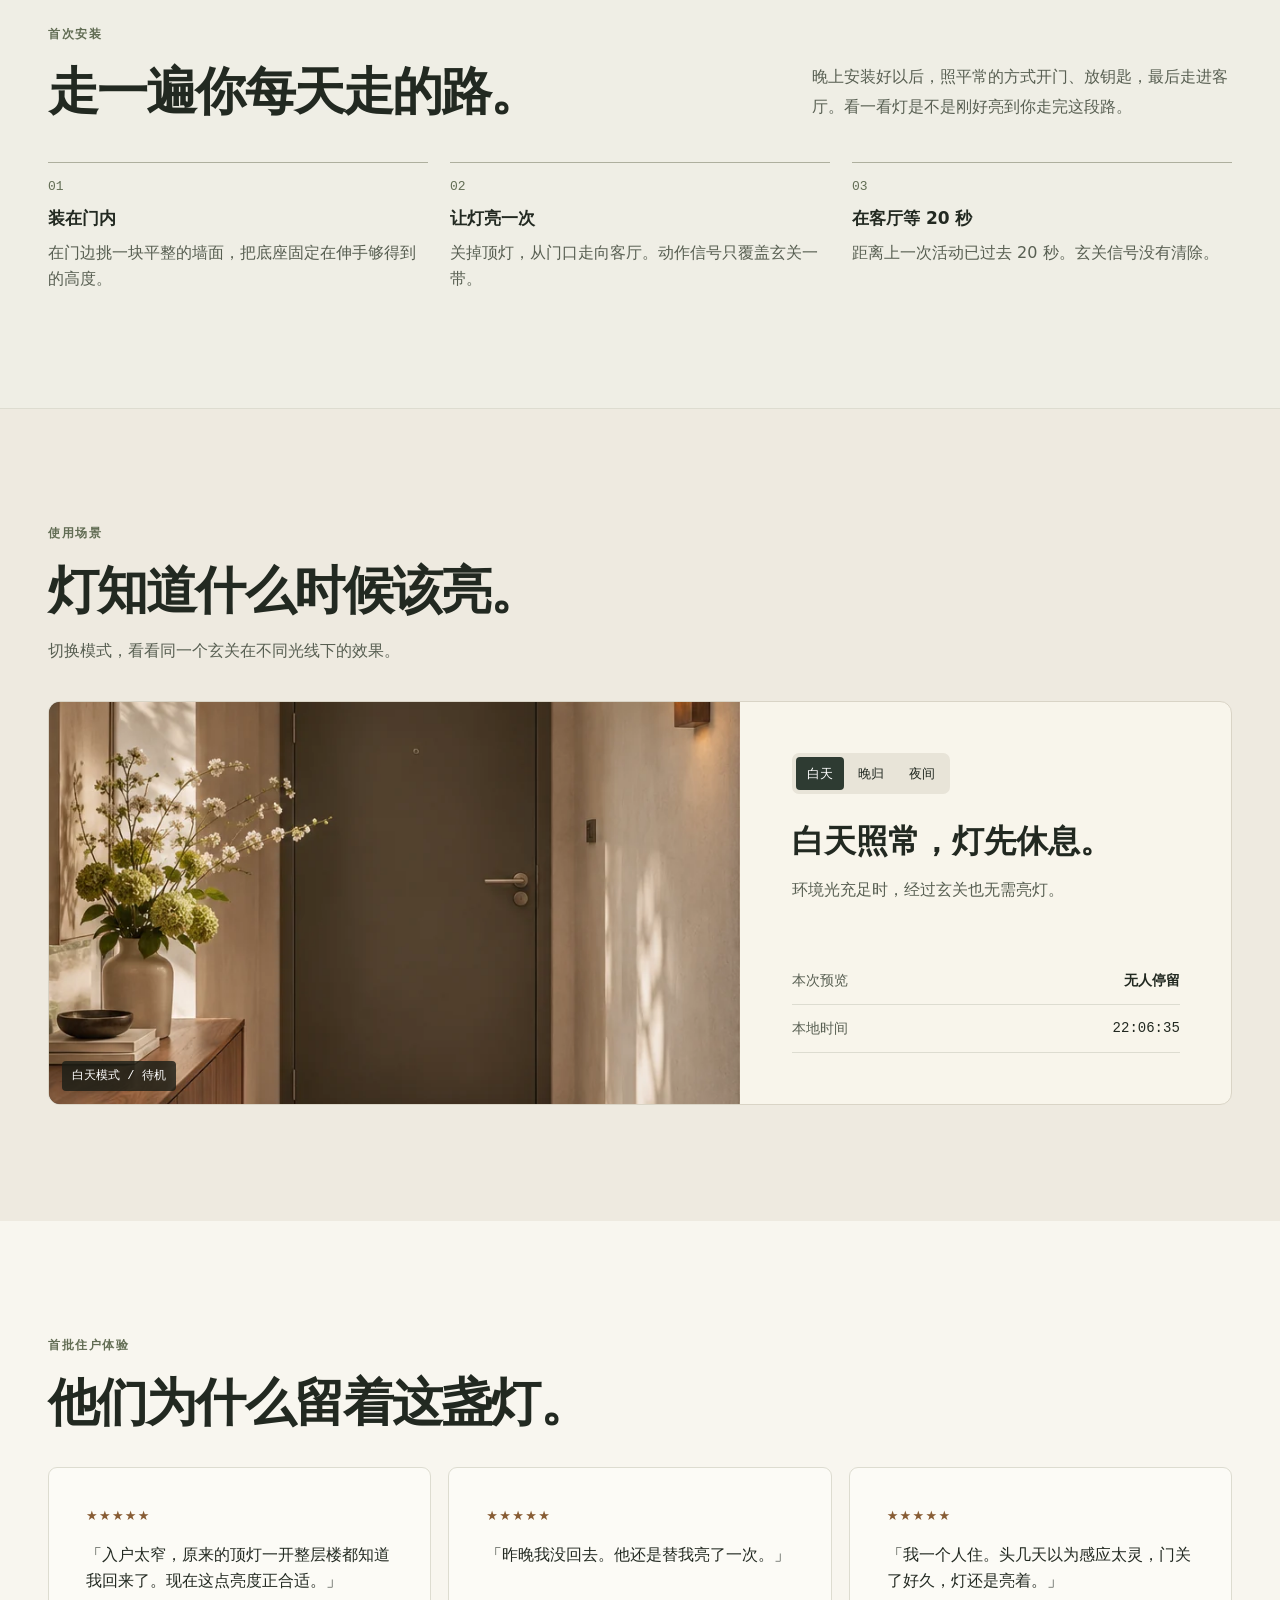
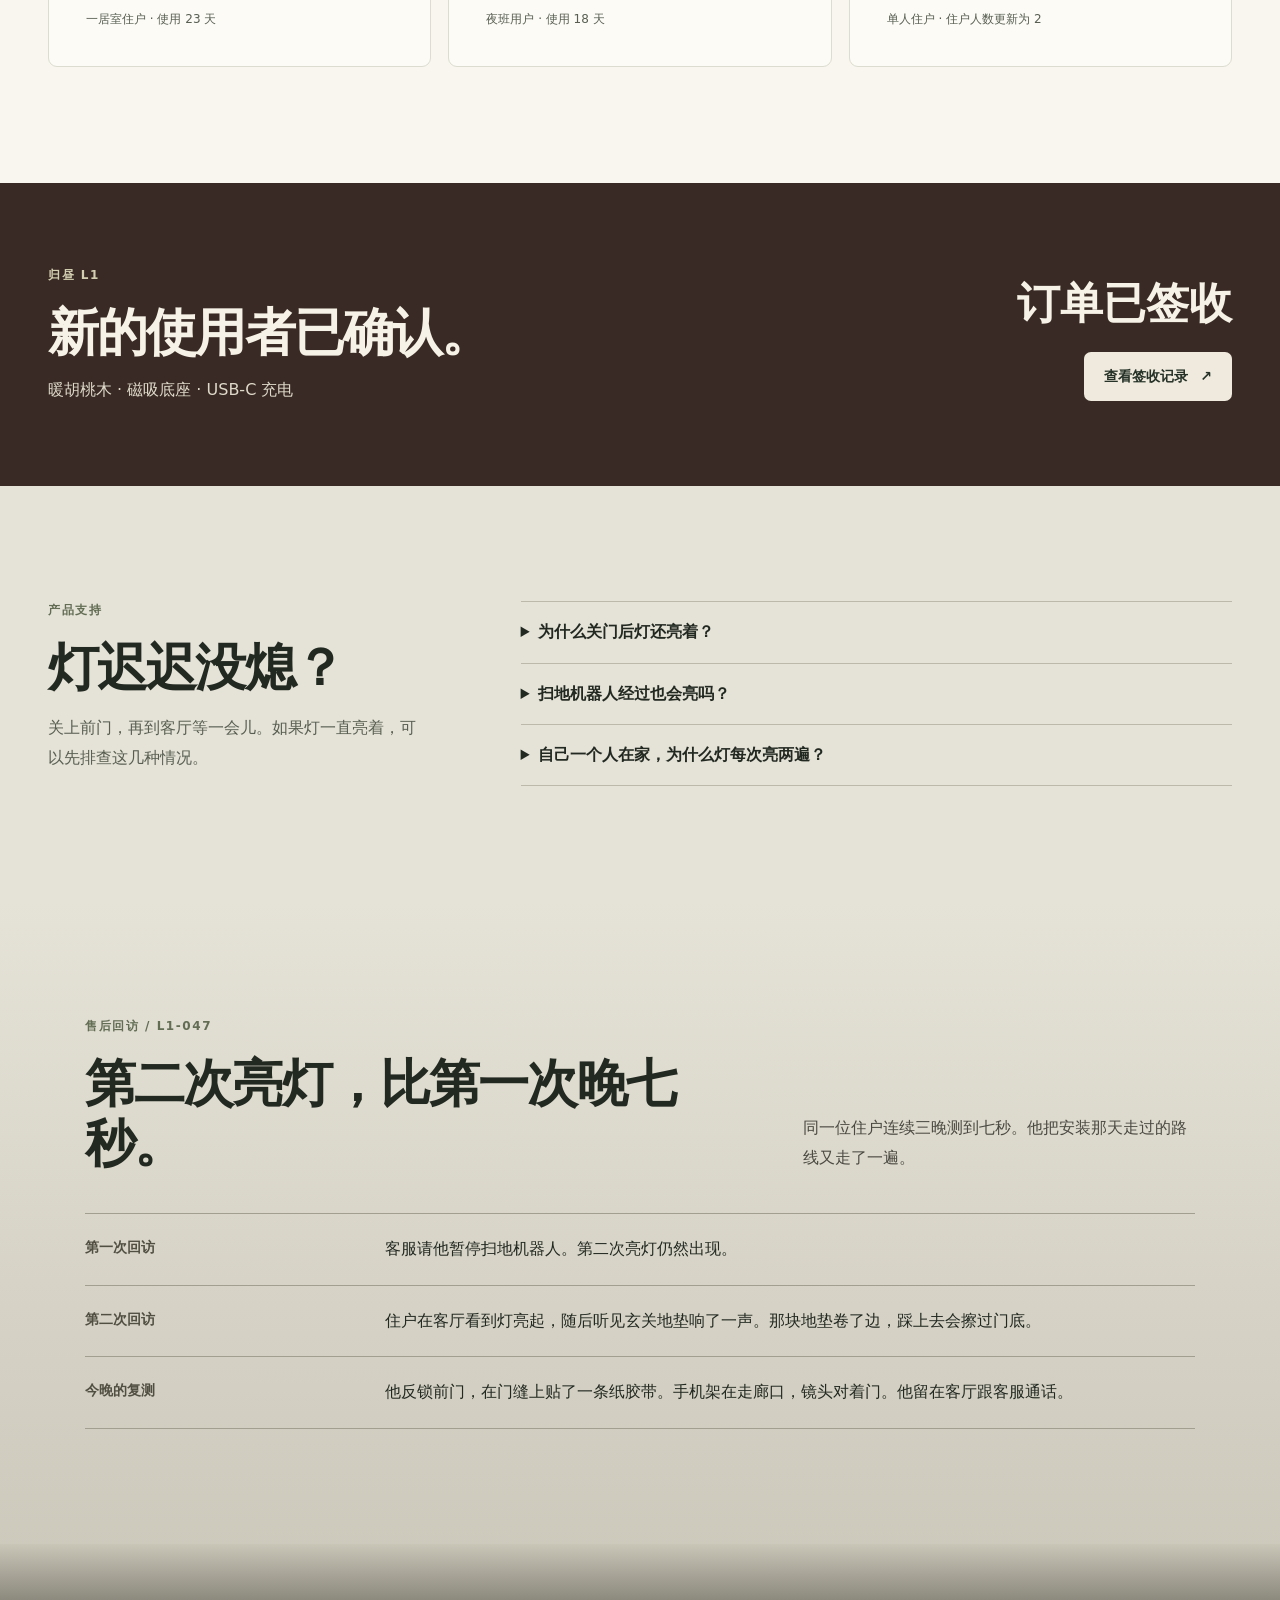
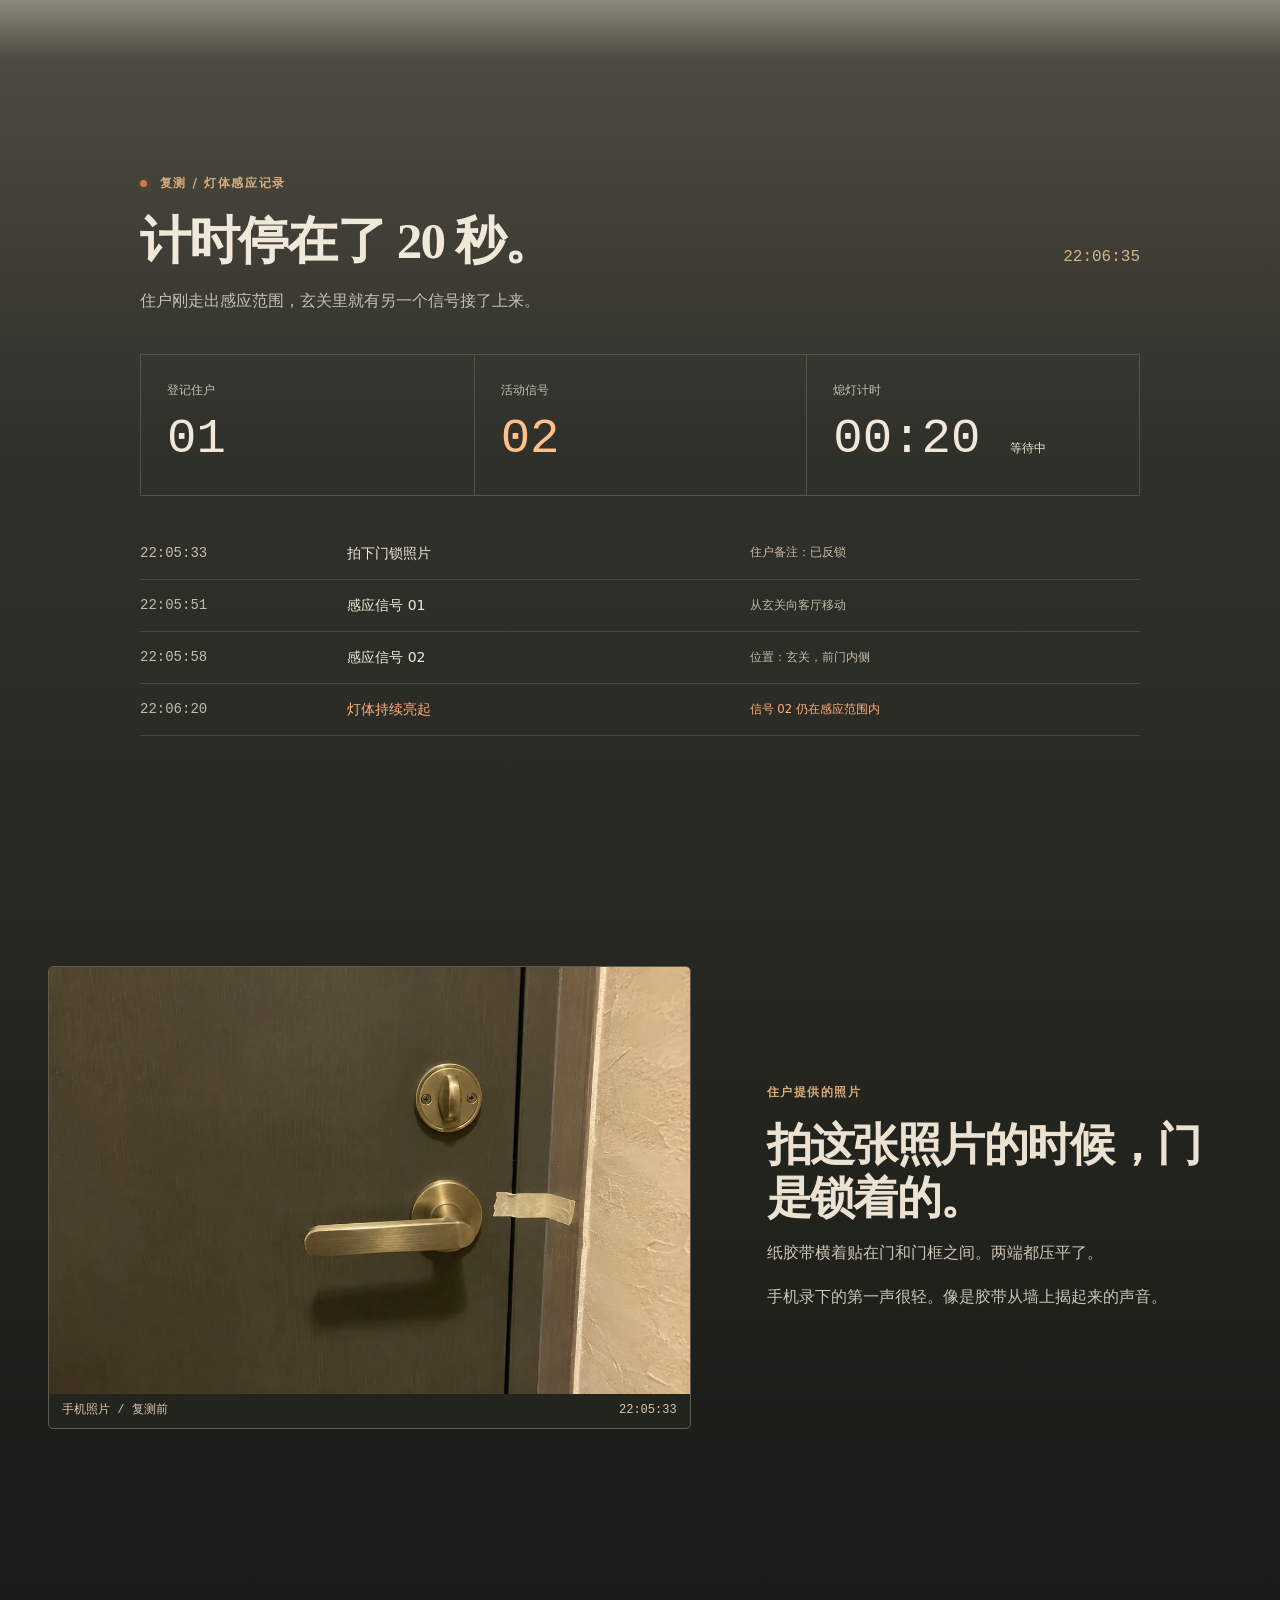
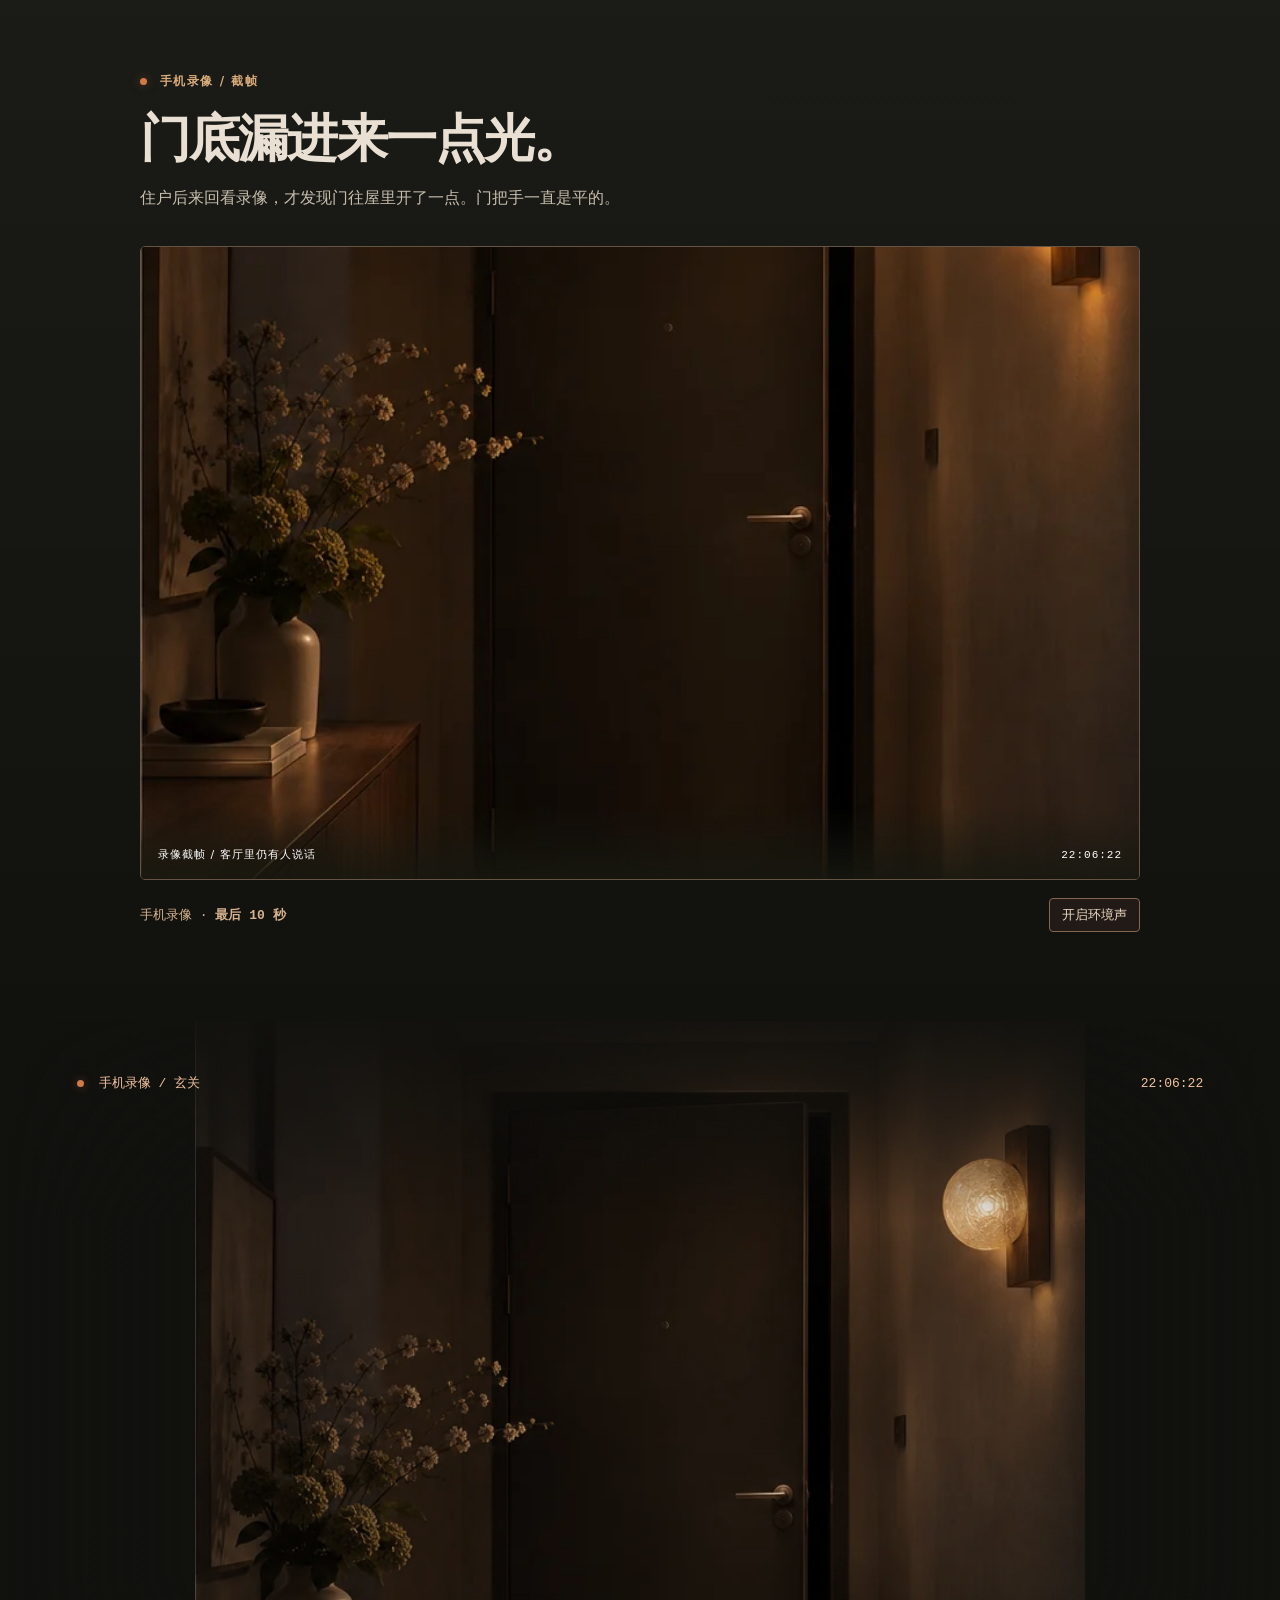
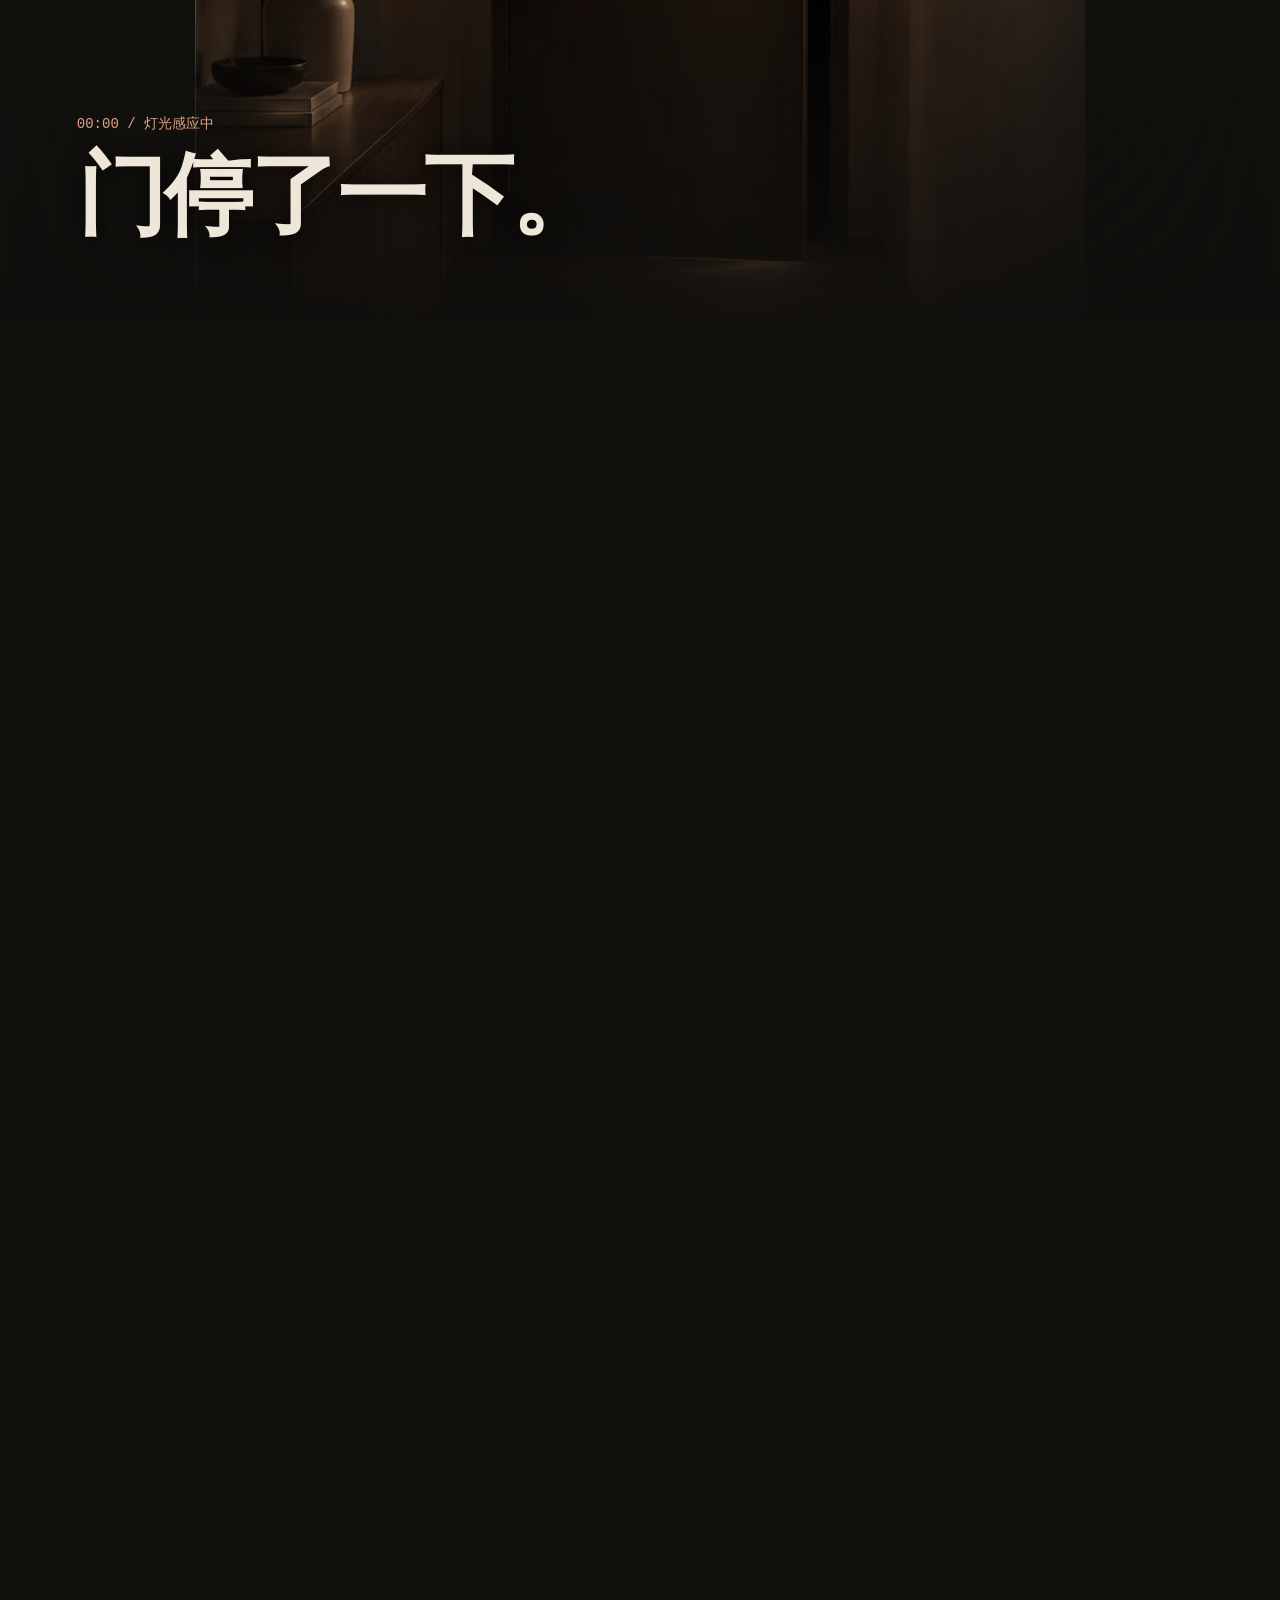
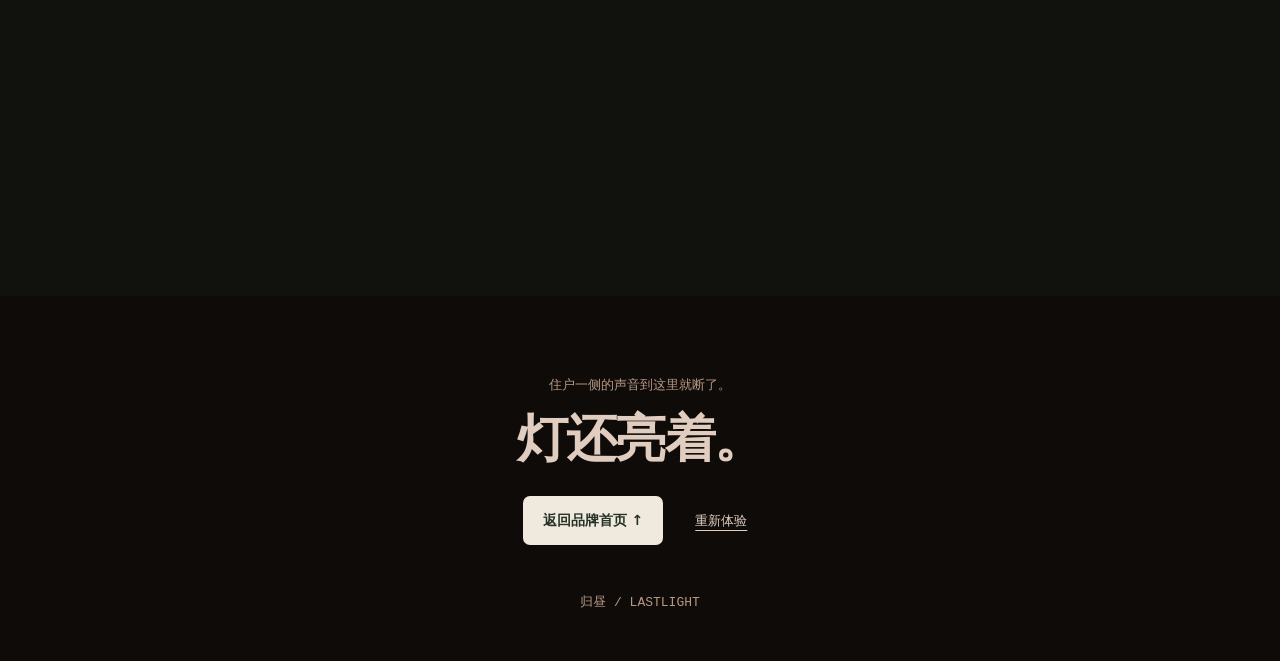
==== commit 5ecea7dd: "Extend Lastlight and rebuild the hallway finale" ====
--- a/index.html
+++ b/index.html
@@ -7,8 +7,8 @@
   <meta name="description" content="归昼 L1，无需布线的玄关感应灯。为晚归的人留一盏灯。">
   <title>归昼 Lastlight · 为晚归的人留一盏灯</title>
   <link rel="icon" href="data:image/svg+xml,%3Csvg xmlns='http://www.w3.org/2000/svg' viewBox='0 0 40 40'%3E%3Crect width='40' height='40' rx='10' fill='%232e3b32'/%3E%3Ccircle cx='20' cy='18' r='8' fill='%23ffc486'/%3E%3Cpath d='M15 30h10' stroke='%23ffc486' stroke-width='2'/%3E%3C/svg%3E">
-  <link rel="stylesheet" href="./style.css">
-  <script src="./app.js" defer></script>
+  <link rel="stylesheet" href="./style.css?v=2">
+  <script src="./app.js?v=2" defer></script>
 </head>
 <body>
   <a class="skip" href="#home">跳到正文</a>
@@ -54,6 +54,18 @@
       </div>
     </section>
 
+    <section class="setup" id="setup" aria-labelledby="setup-title">
+      <div class="wrap section-space">
+        <p class="kicker">首次安装</p>
+        <div class="setup-head"><h2 id="setup-title">走一遍你每天走的路。</h2><p class="body-copy">晚上安装好以后，照平常的方式开门、放钥匙，最后走进客厅。看一看灯是不是刚好亮到你走完这段路。</p></div>
+        <ol class="setup-steps">
+          <li><strong>装在门内</strong><p>在门边挑一块平整的墙面，把底座固定在伸手够得到的高度。</p></li>
+          <li><strong>让灯亮一次</strong><p>关掉顶灯，从门口走向客厅。动作信号只覆盖玄关一带。</p></li>
+          <li><strong>在客厅等 20 秒</strong><p data-after="距离上一次活动已过去 20 秒。玄关信号没有清除。">玄关空下来以后，L1 会自动熄灯。可以重复一遍，确认这个位置合适。</p></li>
+        </ol>
+      </div>
+    </section>
+
     <section class="scenes section-space" id="scenes" aria-labelledby="scenes-title">
       <div class="wrap">
         <p class="kicker">使用场景</p>
@@ -95,50 +107,72 @@
 
     <section class="support section-space" id="support" aria-labelledby="support-title">
       <div class="wrap support-grid">
-        <div><p class="kicker">产品支持</p><h2 id="support-title">有些灯，<br>一直亮着。</h2><p class="body-copy">若灯持续亮起，请按以下顺序排查。</p></div>
+        <div><p class="kicker">产品支持</p><h2 id="support-title">灯迟迟没熄？</h2><p class="body-copy">关上前门，再到客厅等一会儿。如果灯一直亮着，可以先排查这几种情况。</p></div>
         <div class="faq">
           <details><summary>为什么关门后灯还亮着？</summary><p>关门后还有人站在约 3 米的感应范围内，延时会重新计时。最后一人离开后，灯会在 20 秒内熄灭。</p></details>
-          <details><summary>一个人住，为什么会感应到两次？</summary><p>请从玄关离开一次，等待指示灯熄灭。若指示灯仍然亮着，请查看下方的感应记录。</p></details>
-          <details><summary>我已经拔掉电源，为什么它还亮着？</summary><p>灯体内置电池。如果你已经把灯体一并取下，但墙上仍有光，请保持前门关闭，继续查看设备记录。</p></details>
+          <details><summary>扫地机器人经过也会亮吗？</summary><p>有可能。让机器人在充电座上停一晚，再看看同一时间是否还会触发。</p></details>
+          <details><summary>自己一个人在家，为什么灯每次亮两遍？</summary><p>看一下两条记录之间隔了多久。如果你走出玄关后才出现第二条，可以把这个间隔告诉售后。</p></details>
         </div>
+      </div>
+    </section>
+
+    <section class="case" id="case" aria-labelledby="case-title">
+      <div class="wrap section-space">
+        <p class="kicker">售后回访 / L1-047</p>
+        <div class="case-head"><h2 id="case-title">第二次亮灯，比第一次晚七秒。</h2><p class="body-copy">同一位住户连续三晚测到七秒。他把安装那天走过的路线又走了一遍。</p></div>
+        <ol class="case-trail" aria-label="售后回访记录">
+          <li><span>第一次回访</span><p>客服请他暂停扫地机器人。第二次亮灯仍然出现。</p></li>
+          <li><span>第二次回访</span><p>住户在客厅看到灯亮起，随后听见玄关地垫响了一声。那块地垫卷了边，踩上去会擦过门底。</p></li>
+          <li><span>今晚的复测</span><p>他反锁前门，在门缝上贴了一条纸胶带。手机架在走廊口，镜头对着门。他留在客厅跟客服通话。</p></li>
+        </ol>
       </div>
     </section>
 
     <section class="diagnostic" id="diagnostic" aria-labelledby="diagnostic-title">
       <div class="wrap section-space">
-        <div class="diagnostic-head"><div><p class="kicker signal"><span></span> L1 设备记录</p><h2 id="diagnostic-title">最后一人尚未离开。</h2></div><time data-clock>--:--:--</time></div>
-        <p class="body-copy">熄灯计时仅在玄关无人停留时开始。</p>
+        <div class="diagnostic-head"><div><p class="kicker signal"><span></span> 复测 / 灯体感应记录</p><h2 id="diagnostic-title">计时停在了 20 秒。</h2></div><time data-clock>--:--:--</time></div>
+        <p class="body-copy">住户刚走出感应范围，玄关里就有另一个信号接了上来。</p>
         <dl class="census"><div><dt>登记住户</dt><dd>01</dd></div><div><dt>活动信号</dt><dd>02</dd></div><div><dt>熄灯计时</dt><dd>00:20 <small>等待中</small></dd></div></dl>
-        <ol class="event-log" aria-label="最近四条记录">
-          <li><time data-offset="-59">--:--:--</time><span>前门关合</span><small>住户 01 进入</small></li>
-          <li><time data-offset="-41">--:--:--</time><span>灯体移除</span><small>住户 01 已离开玄关</small></li>
-          <li><time data-offset="-16">--:--:--</time><span>检测到新的活动信号</span><small>前门仍然关闭</small></li>
-          <li><time data-offset="-4">--:--:--</time><span>第二个信号开始移动</span><small>方向：门内 → 浏览端</small></li>
+        <ol class="event-log" aria-label="复测的四条记录">
+          <li><time data-offset="-59">--:--:--</time><span>拍下门锁照片</span><small>住户备注：已反锁</small></li>
+          <li><time data-offset="-41">--:--:--</time><span>感应信号 01</span><small>从玄关向客厅移动</small></li>
+          <li><time data-offset="-34">--:--:--</time><span>感应信号 02</span><small>位置：玄关，前门内侧</small></li>
+          <li><time data-offset="-12">--:--:--</time><span>灯体持续亮起</span><small>信号 02 仍在感应范围内</small></li>
         </ol>
+      </div>
+    </section>
+
+    <section class="check" aria-labelledby="check-title">
+      <div class="wrap section-space check-grid">
+        <figure class="check-photo"><img src="./lock-check.webp" width="1200" height="800" loading="lazy" alt="复测前的门锁照片，纸胶带完整地跨过关闭的门缝"><figcaption><span>手机照片 / 复测前</span><time data-offset="-59">--:--:--</time></figcaption></figure>
+        <div class="check-copy"><p class="kicker signal">住户提供的照片</p><h2 id="check-title">拍这张照片的时候，门是锁着的。</h2><p class="body-copy">纸胶带横着贴在门和门框之间。两端都压平了。</p><p class="body-copy">手机录下的第一声很轻。像是胶带从墙上揭起来的声音。</p></div>
       </div>
     </section>
 
     <section class="night" id="night" aria-labelledby="night-title">
       <div class="wrap night-inner">
-        <p class="kicker signal"><span></span> 最后一次熄灯测试</p>
-        <h2 id="night-title">请退到感应范围外。</h2>
-        <p>门口的灯会留给还在里面的人。</p>
-        <figure class="night-photo"><img src="./entry-night.webp" width="768" height="1024" loading="lazy" alt="深夜的玄关，入户门开了一条缝"><figcaption><span>玄关 01 / 无人签入</span><time data-clock>--:--:--</time></figcaption></figure>
-        <div class="night-footer"><span>剩余距离 <b id="distance">3.0 m</b></span><button id="audio-button" type="button" aria-pressed="false">开启环境声</button></div>
+        <p class="kicker signal"><span></span> 手机录像 / 截帧</p>
+        <h2 id="night-title">门底漏进来一点光。</h2>
+        <p>住户后来回看录像，才发现门往屋里开了一点。门把手一直是平的。</p>
+        <figure class="night-photo"><img src="./entry-night.webp" width="768" height="1024" loading="lazy" alt="深夜的玄关，入户门开了一条缝"><figcaption><span>录像截帧 / 客厅里仍有人说话</span><time data-offset="-10">--:--:--</time></figcaption></figure>
+        <div class="night-footer"><span>手机录像 · <b>最后 10 秒</b></span><button id="audio-button" type="button" aria-pressed="false">开启环境声</button></div>
       </div>
     </section>
 
     <section class="finale" id="finale" aria-labelledby="final-title">
       <div class="final-sticky">
-        <img id="final-image" src="./threshold.webp" width="1536" height="1024" loading="lazy" alt="门缝中有人站在黑暗里，朝玄关张望">
+        <div class="final-frames">
+          <img src="./entry-night.webp" width="768" height="1024" loading="lazy" alt="">
+          <img id="final-image" src="./threshold-v2.webp" width="990" height="1320" loading="lazy" alt="">
+        </div>
         <div class="final-shade"></div>
-        <div class="monitor"><span><i></i> 玄关 01 / 仍在感应</span><time data-clock>--:--:--</time></div>
-        <div class="final-copy"><p id="final-caption">感应范围&nbsp; 0.0 m</p><h2 id="final-title">它已经在门里了。</h2></div>
+        <div class="monitor"><span><i></i> 手机录像 / 玄关</span><time id="playback-time" data-offset="-10">--:--:--</time></div>
+        <div class="final-copy"><p id="final-caption">00:00 / 灯光感应中</p><h2 id="final-title">门停了一下。</h2></div>
       </div>
     </section>
 
     <footer class="end">
-      <p>关门记录已保存。</p>
+      <p>住户一侧的声音到这里就断了。</p>
       <h2 data-after="灯还亮着。">归昼 Lastlight</h2>
       <div><a class="button light" href="#home" id="return">返回品牌首页 ↑</a><button id="reset" class="text-button" type="button">重新体验</button></div>
       <small>归昼 / LASTLIGHT</small>
--- a/style.css
+++ b/style.css
@@ -77,6 +77,14 @@
 .specs > div, .status-row { display: flex; justify-content: space-between; gap: 12px; padding: 12px 0; border-bottom: 1px solid var(--line); font-size: 14px; }
 .specs dt, .status-row > span { color: var(--sub); }
 .specs dd { text-align: right; font-weight: 650; }
+.setup { background: #efeee5; border-block: 1px solid var(--line); }
+.setup-head, .case-head { display: grid; grid-template-columns: 1.25fr .75fr; align-items: end; gap: clamp(20px, 5vw, 70px); }
+.setup-steps, .case-trail { list-style: none; margin: 40px 0 0; padding: 0; }
+.setup-steps { display: grid; grid-template-columns: repeat(3, 1fr); gap: 22px; counter-reset: setup; }
+.setup-steps li { counter-increment: setup; border-top: 1px solid #aeaf9e; padding: 16px 0 0; }
+.setup-steps li::before { content: "0" counter(setup); display: block; font: 13px var(--mono); margin-bottom: 10px; color: #626d54; }
+.setup-steps strong { font-size: 17px; }
+.setup-steps p { color: var(--sub); margin-top: 7px; }
 .scenes { background: #eeeae0; }
 .scene-demo { margin-top: 35px; border: 1px solid #d9d4c6; border-radius: 12px; display: grid; grid-template-columns: 1.17fr .83fr; overflow: hidden; background: #f8f5eb; }
 .scene-demo figure { position: relative; min-height: 380px; background: #514a42; }
@@ -103,7 +111,14 @@
 .faq details { border-bottom: 1px solid #bdb9aa; }
 summary { cursor: pointer; padding: 17px 0; font-weight: 670; }
 .faq p { padding: 0 0 17px 16px; color: #515147; }
-.diagnostic { background: #242622; color: #f0e8d8; }
+.case { background: linear-gradient(#e5e2d7, #c9c5b7); }
+.case::after { content: ""; display: block; height: clamp(48px, 9vw, 125px); background: linear-gradient(#c9c5b7, #4c4b41); }
+.case .wrap { max-width: 1110px; }
+.case-head .body-copy { color: #4b4a42; }
+.case-trail { border-top: 1px solid #a29e90; }
+.case-trail li { display: grid; grid-template-columns: minmax(135px, .34fr) 1fr; gap: 14px 25px; padding: 22px 0; border-bottom: 1px solid #a29e90; }
+.case-trail span { color: #514f42; font-weight: 750; font-size: 14px; }
+.diagnostic { background: linear-gradient(#4c4b41, #30312b 48%, #282923); color: #f0e8d8; }
 .diagnostic .wrap { max-width: 1000px; }
 .diagnostic-head, .night-footer { display: flex; gap: 20px; align-items: end; justify-content: space-between; }
 .diagnostic-head > time { color: #d8b387; }
@@ -121,17 +136,26 @@
 .event-log li { display: grid; grid-template-columns: 1fr 2fr 2fr; gap: 12px; align-items: center; border-bottom: 1px solid #49483f; padding: 14px 0; font-size: 14px; }
 .event-log time, .event-log small { color: #c4bbaa; }
 .event-log li:last-child span, .event-log li:last-child small { color: #ffad7c; }
-.night { background: #161614; color: #e9e0d3; }
+.check { background: linear-gradient(#282923, #1b1c17); color: #ebe2d2; }
+.check-grid { display: grid; grid-template-columns: 1.16fr .84fr; gap: clamp(24px, 6vw, 76px); align-items: center; }
+.check-photo { border: 1px solid #60594d; border-radius: 5px; overflow: hidden; background: #24241e; }
+.check-photo img { aspect-ratio: 1.5; object-fit: cover; }
+.check-photo figcaption { display: flex; justify-content: space-between; flex-wrap: wrap; gap: 6px; padding: 8px 13px; color: #d8c6ae; font: 12px/1.45 var(--mono); }
+.check-copy h2 { font-size: clamp(30px, 3.5vw, 48px); max-width: 13em; }
+.check-copy .body-copy { color: #ccc4b4; margin-top: 14px; }
+.night { background: linear-gradient(#1b1c17, #11110e); color: #e9e0d3; }
 .night-inner { max-width: 1000px; padding-block: clamp(72px, 10vw, 156px) clamp(48px, 7vw, 100px); }
 .night-inner > p:not(.kicker) { margin-block: 16px 35px; color: #c8bdad; }
 .night-photo { position: relative; overflow: hidden; border: 1px solid #655344; border-radius: 5px; background: #100e0d; }
-.night-photo img { aspect-ratio: 1.85; object-fit: cover; object-position: 50% 55%; }
+.night-photo img { aspect-ratio: 1.58; object-fit: cover; object-position: 50% 57%; }
 .night-footer { margin-top: 18px; align-items: center; color: #d6b28e; font: 13px var(--mono); }
 .night-footer button { border: 1px solid #836750; color: #eedac3; padding: 7px 12px; border-radius: 4px; background: #211a16; }
-.finale { position: relative; height: 180vh; background: #100c0b; color: #ffede1; }
+.finale { position: relative; height: 275vh; height: 275svh; background: #11110e; color: #eee6d9; }
 .final-sticky { position: sticky; top: 0; height: 100vh; height: 100svh; overflow: hidden; isolation: isolate; }
-.final-sticky > img { position: absolute; width: 100%; height: 100%; object-fit: cover; object-position: 54% 45%; transform-origin: 55% 43%; transform: scale(var(--zoom, 1)); filter: brightness(var(--reveal, .58)) saturate(.8); }
-.final-shade { position: absolute; inset: 0; background: linear-gradient(#100c0bd1, transparent 23%, transparent 53%, #100c0bf7), radial-gradient(ellipse at center, transparent 32%, #120a08b5 100%); }
+.final-frames { position: absolute; width: min(100%, 890px); height: 100%; left: 50%; translate: -50% 0; overflow: hidden; }
+.final-frames img { position: absolute; inset: 0; width: 100%; height: 100%; object-fit: cover; object-position: 54% 43%; transform-origin: 66% 34%; transform: scale(var(--zoom, 1)); filter: brightness(var(--reveal, .88)) saturate(.75); }
+#final-image { opacity: var(--occupancy, 0); }
+.final-shade { position: absolute; inset: 0; background: linear-gradient(#11110ee2, transparent 22%, transparent 62%, #100f0dee), linear-gradient(90deg, #11110e 0%, transparent 22%, transparent 78%, #11110e); }
 .monitor { position: absolute; top: clamp(19px, 5vw, 54px); inset-inline: clamp(20px, 6vw, 90px); display: flex; justify-content: space-between; gap: 12px; color: #f1c2a0; font: 13px/1.4 var(--mono); }
 .final-copy { position: absolute; inset: auto clamp(20px, 6vw, 90px) clamp(40px, 8vh, 120px); }
 .final-copy p { color: #e0a486; font: 14px/1.4 var(--mono); margin-bottom: 10px; }
@@ -164,6 +188,9 @@
   .nav { min-height: 62px; flex-wrap: wrap; padding-block: 12px; gap: 10px; }
   .nav nav { order: 3; width: 100%; justify-content: space-between; gap: 10px; }
   .hero, .product, .scene-demo, .support-grid { grid-template-columns: 1fr; }
+  .setup-head, .case-head, .check-grid { grid-template-columns: 1fr; }
+  .setup-steps { grid-template-columns: 1fr; gap: 18px; }
+  .case-trail li { grid-template-columns: 1fr; gap: 6px; }
   .hero { padding-block: 44px 24px; }
   .hero-visual img { aspect-ratio: 1.05; }
   .hero-actions { margin-block: 22px; }
@@ -181,10 +208,11 @@
   .event-log li { grid-template-columns: 5.2em 1fr; gap: 4px 9px; }
   .event-log small { grid-column: 2; }
   .night-photo img { aspect-ratio: 1.23; }
+  .final-shade { background: linear-gradient(#11110ee2, transparent 23%, transparent 63%, #100f0dee); }
   .monitor { font-size: 11px; }
 }
 @media (prefers-reduced-motion: reduce) {
   html { scroll-behavior: auto; }
   *, *::before, *::after { transition: none !important; }
-  .final-sticky > img { transform: none; }
-}
+  .final-frames img { transform: none; }
+}
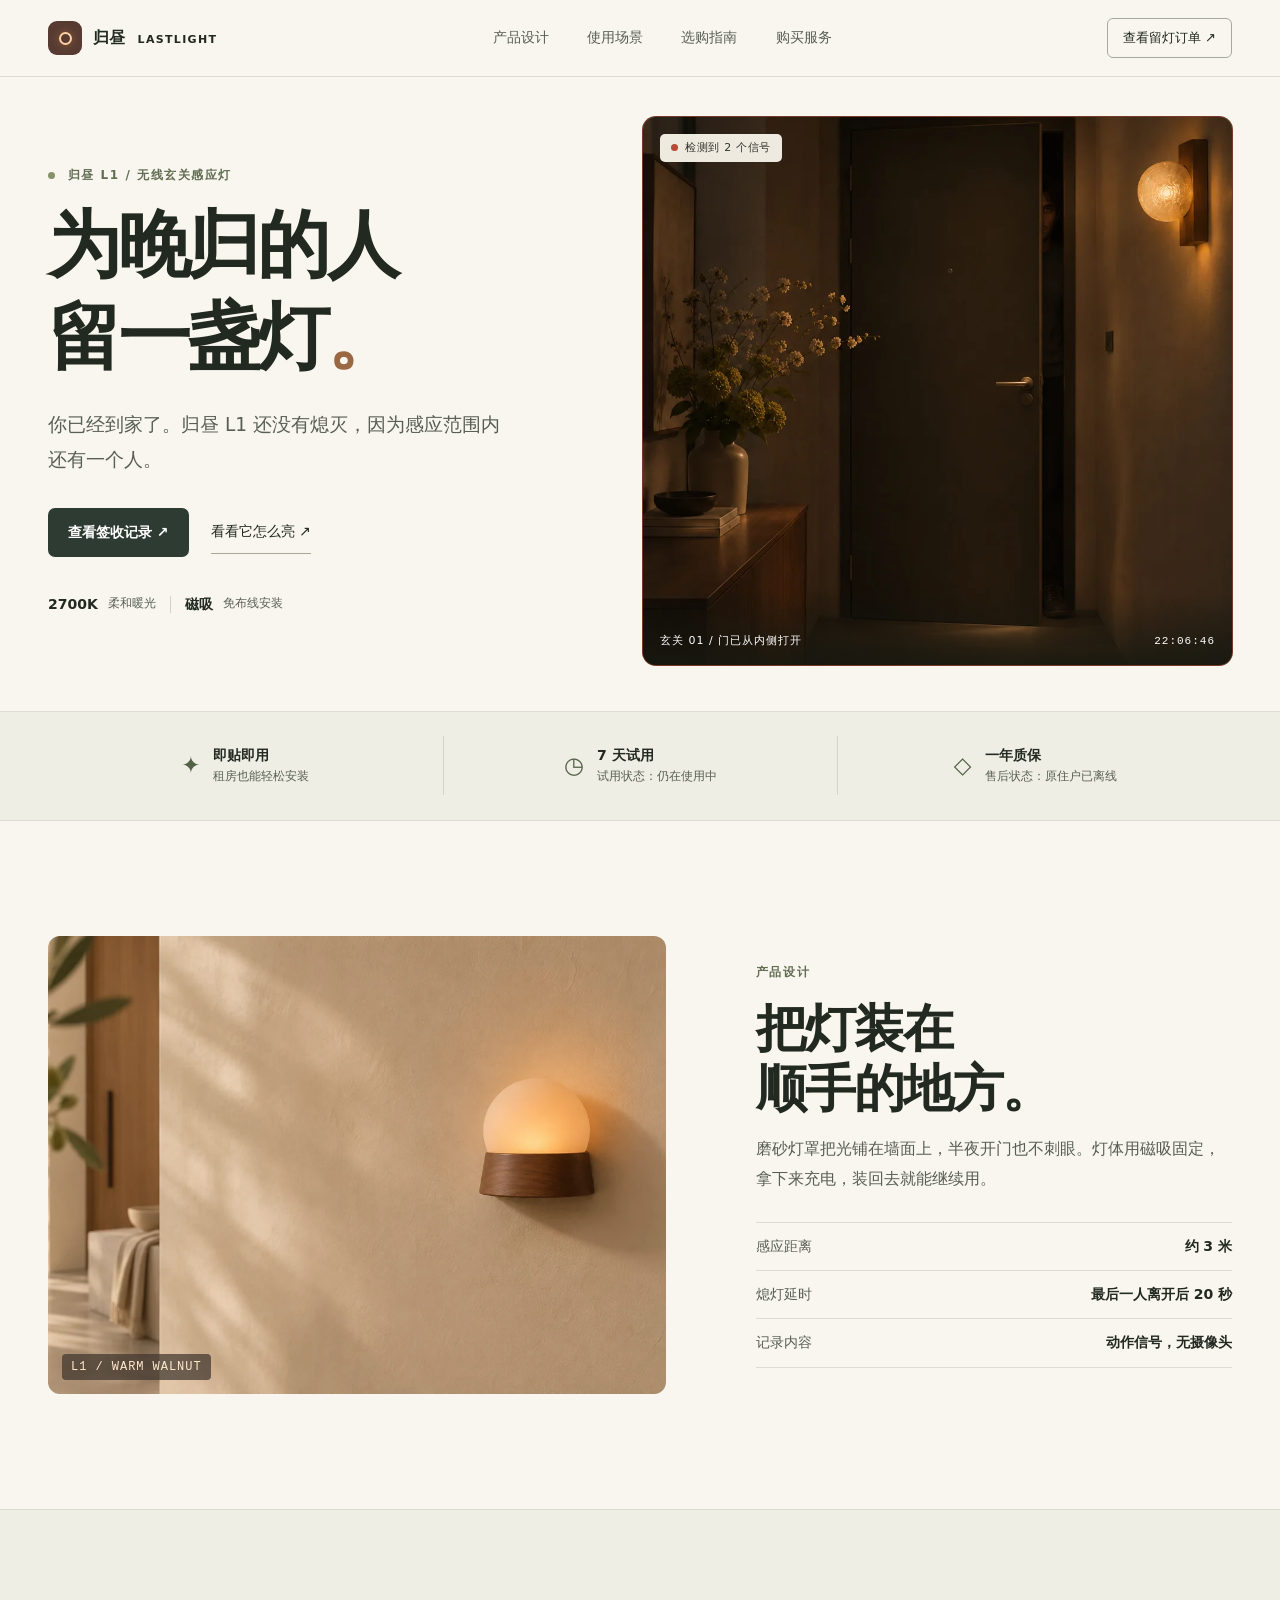
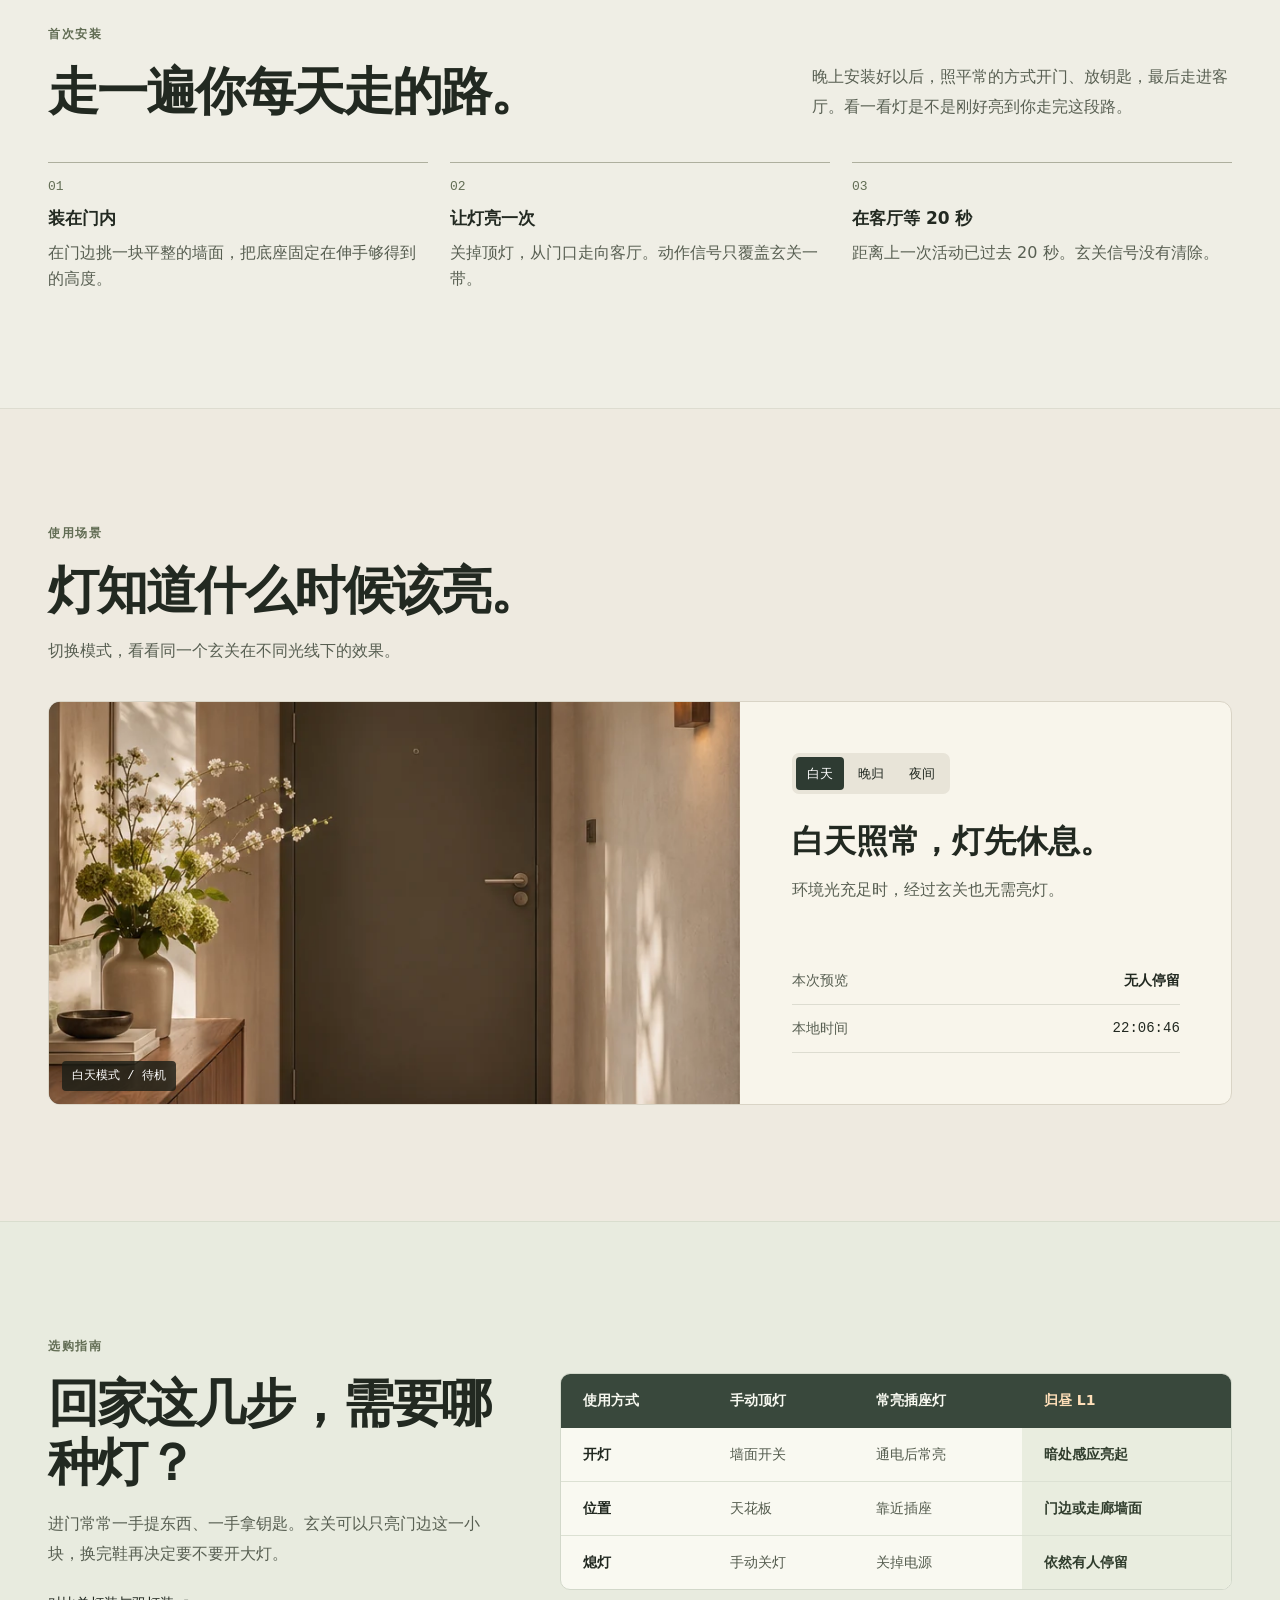
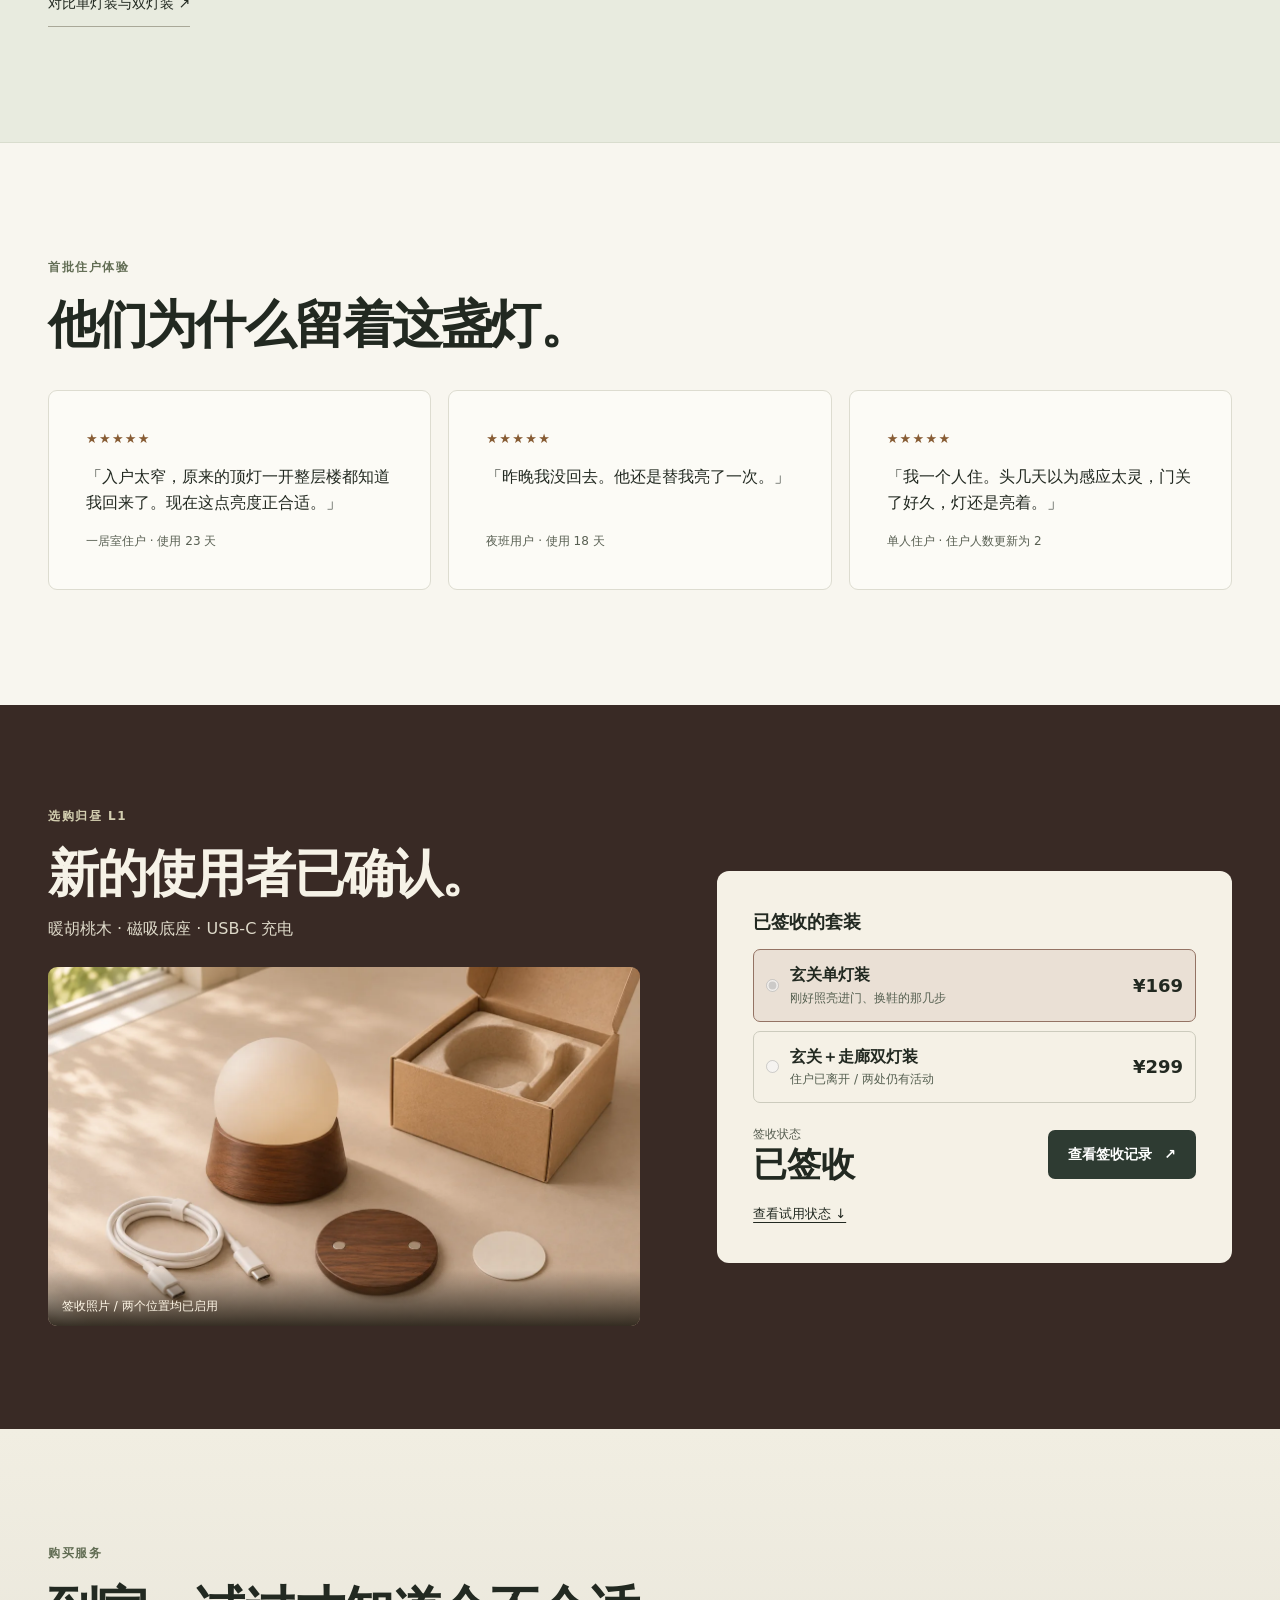
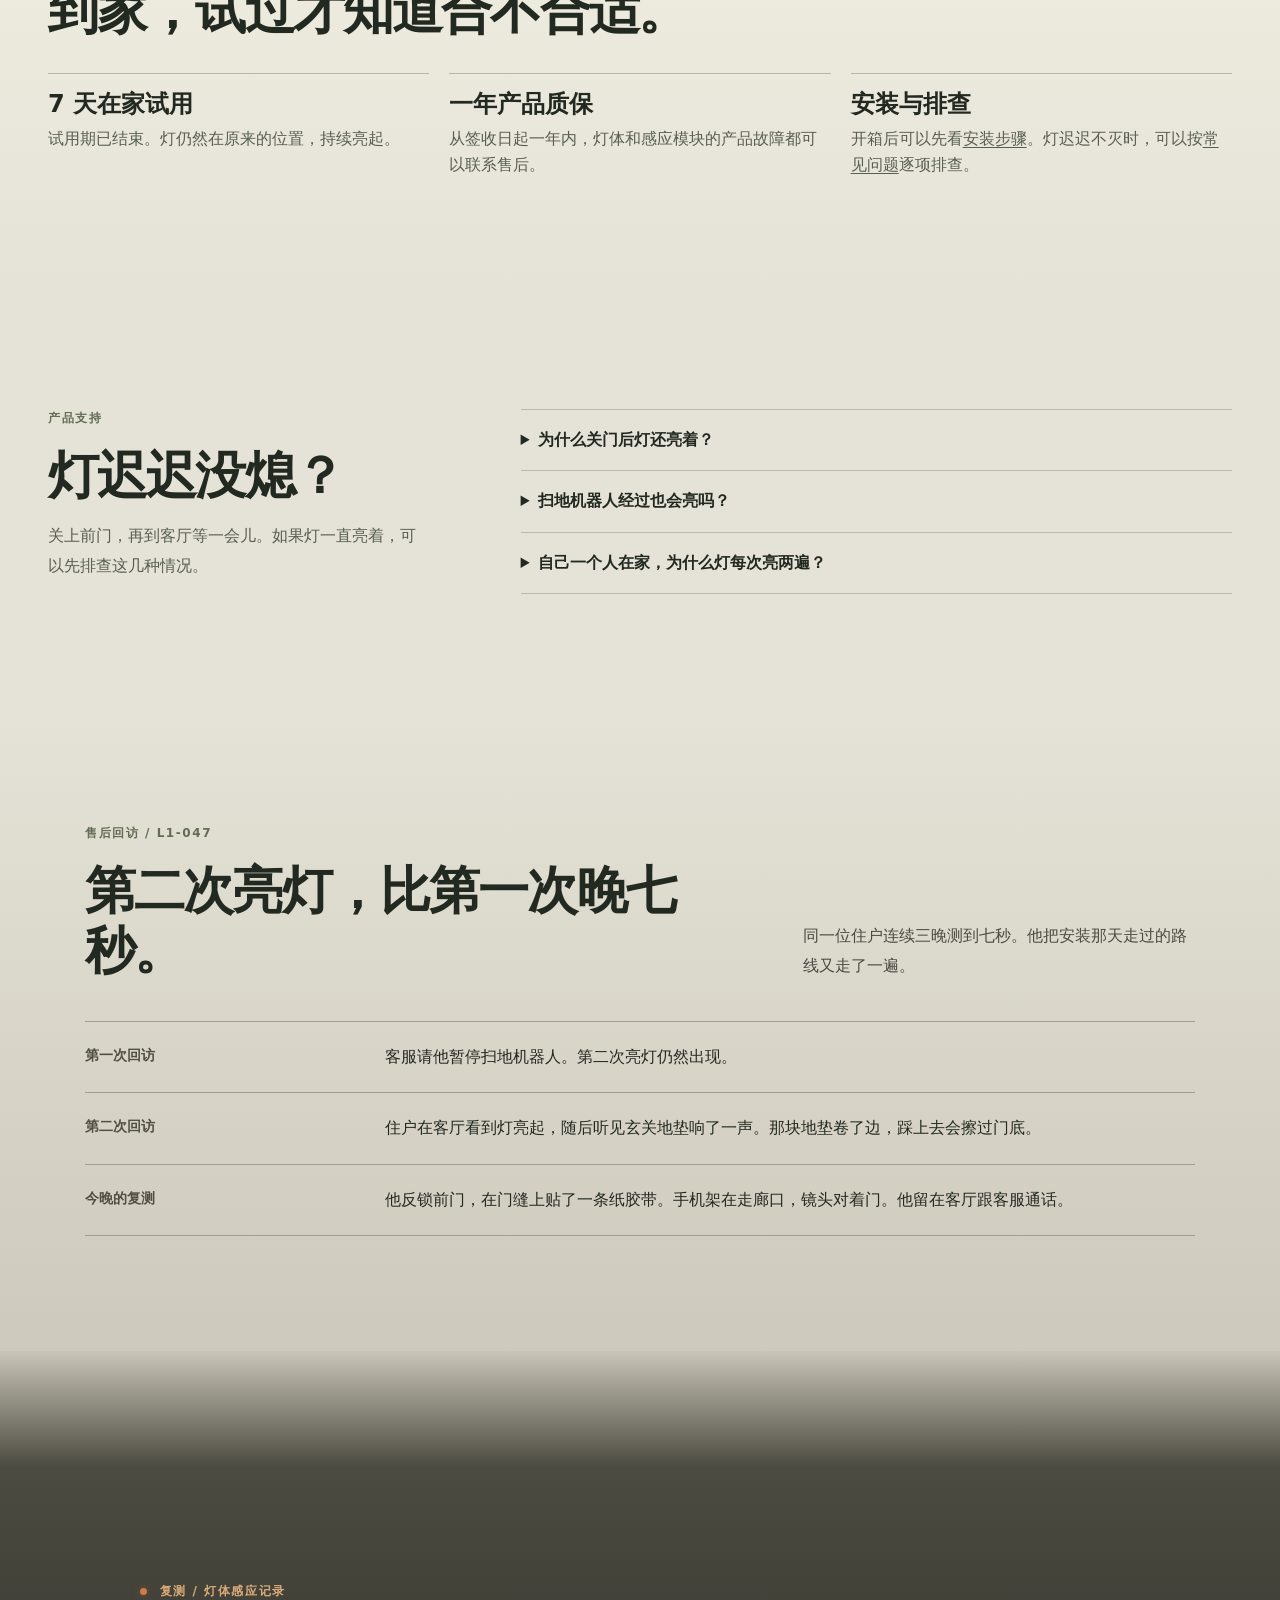
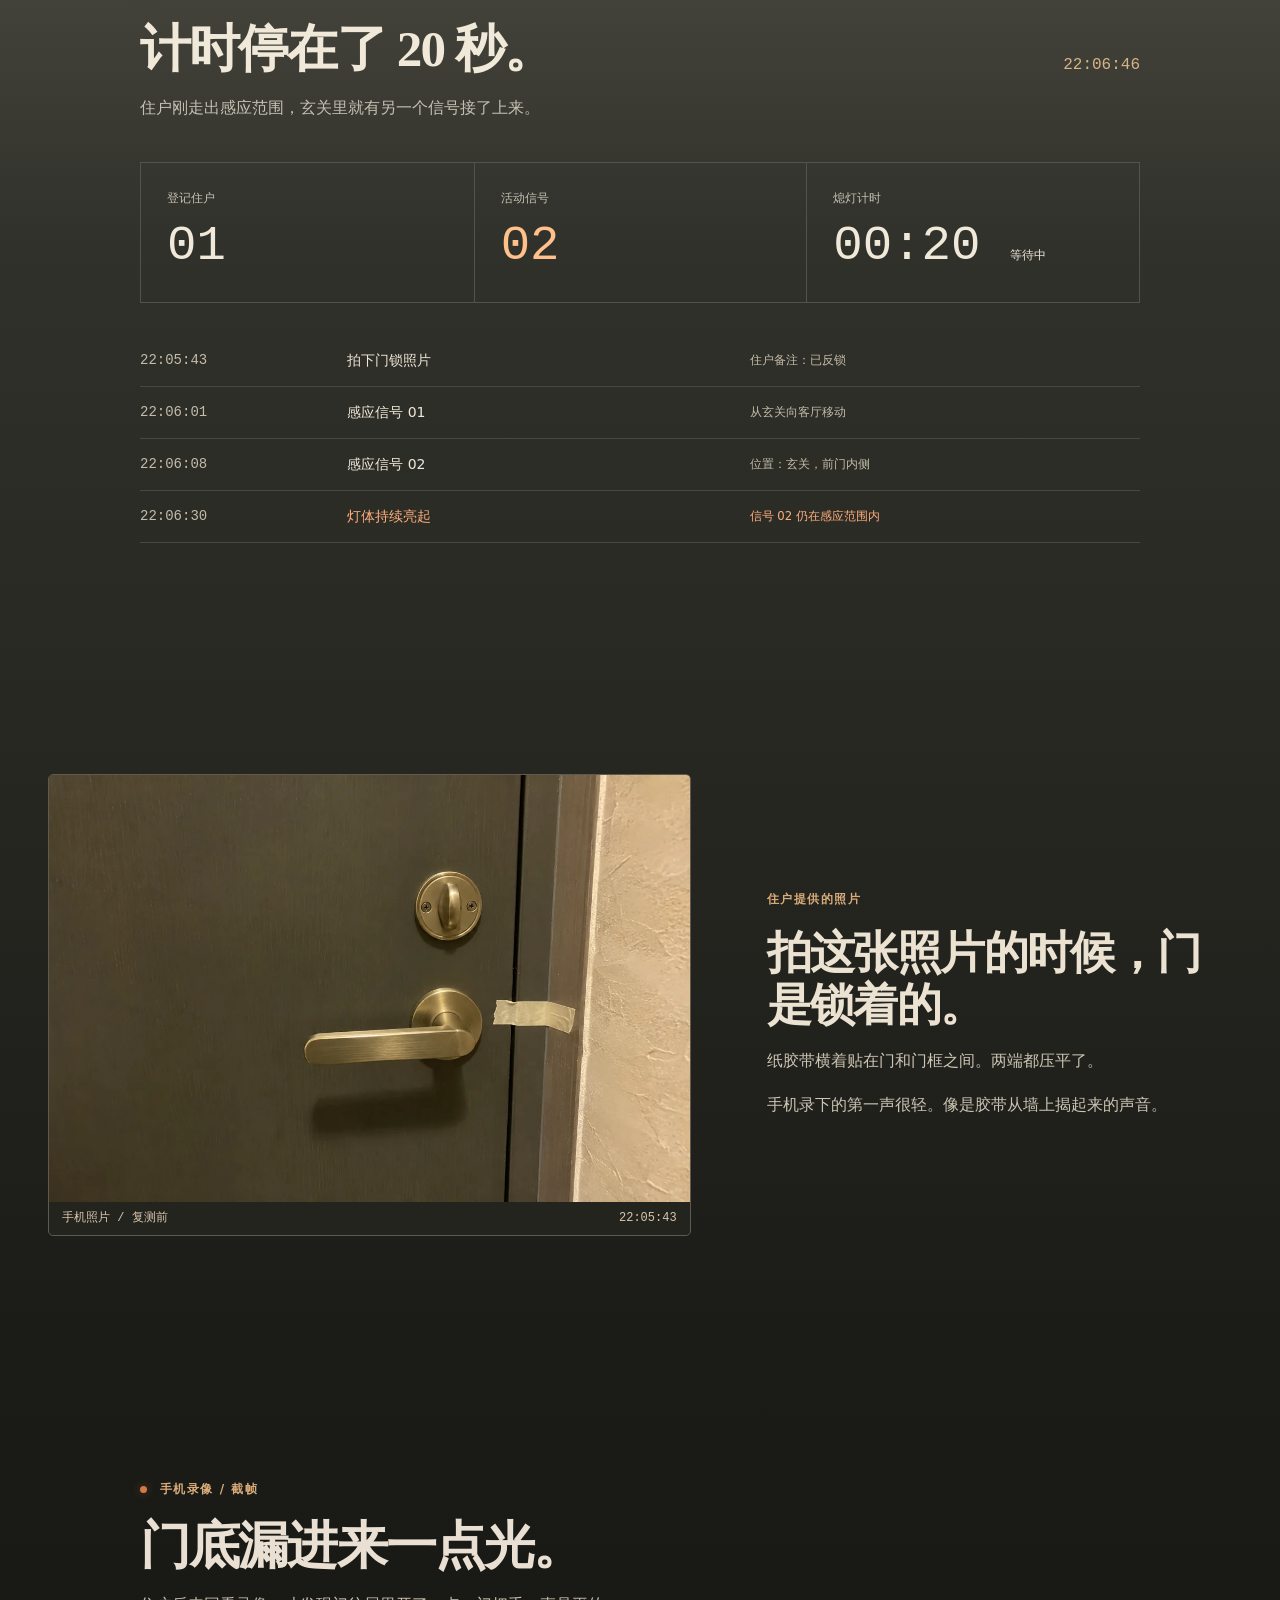
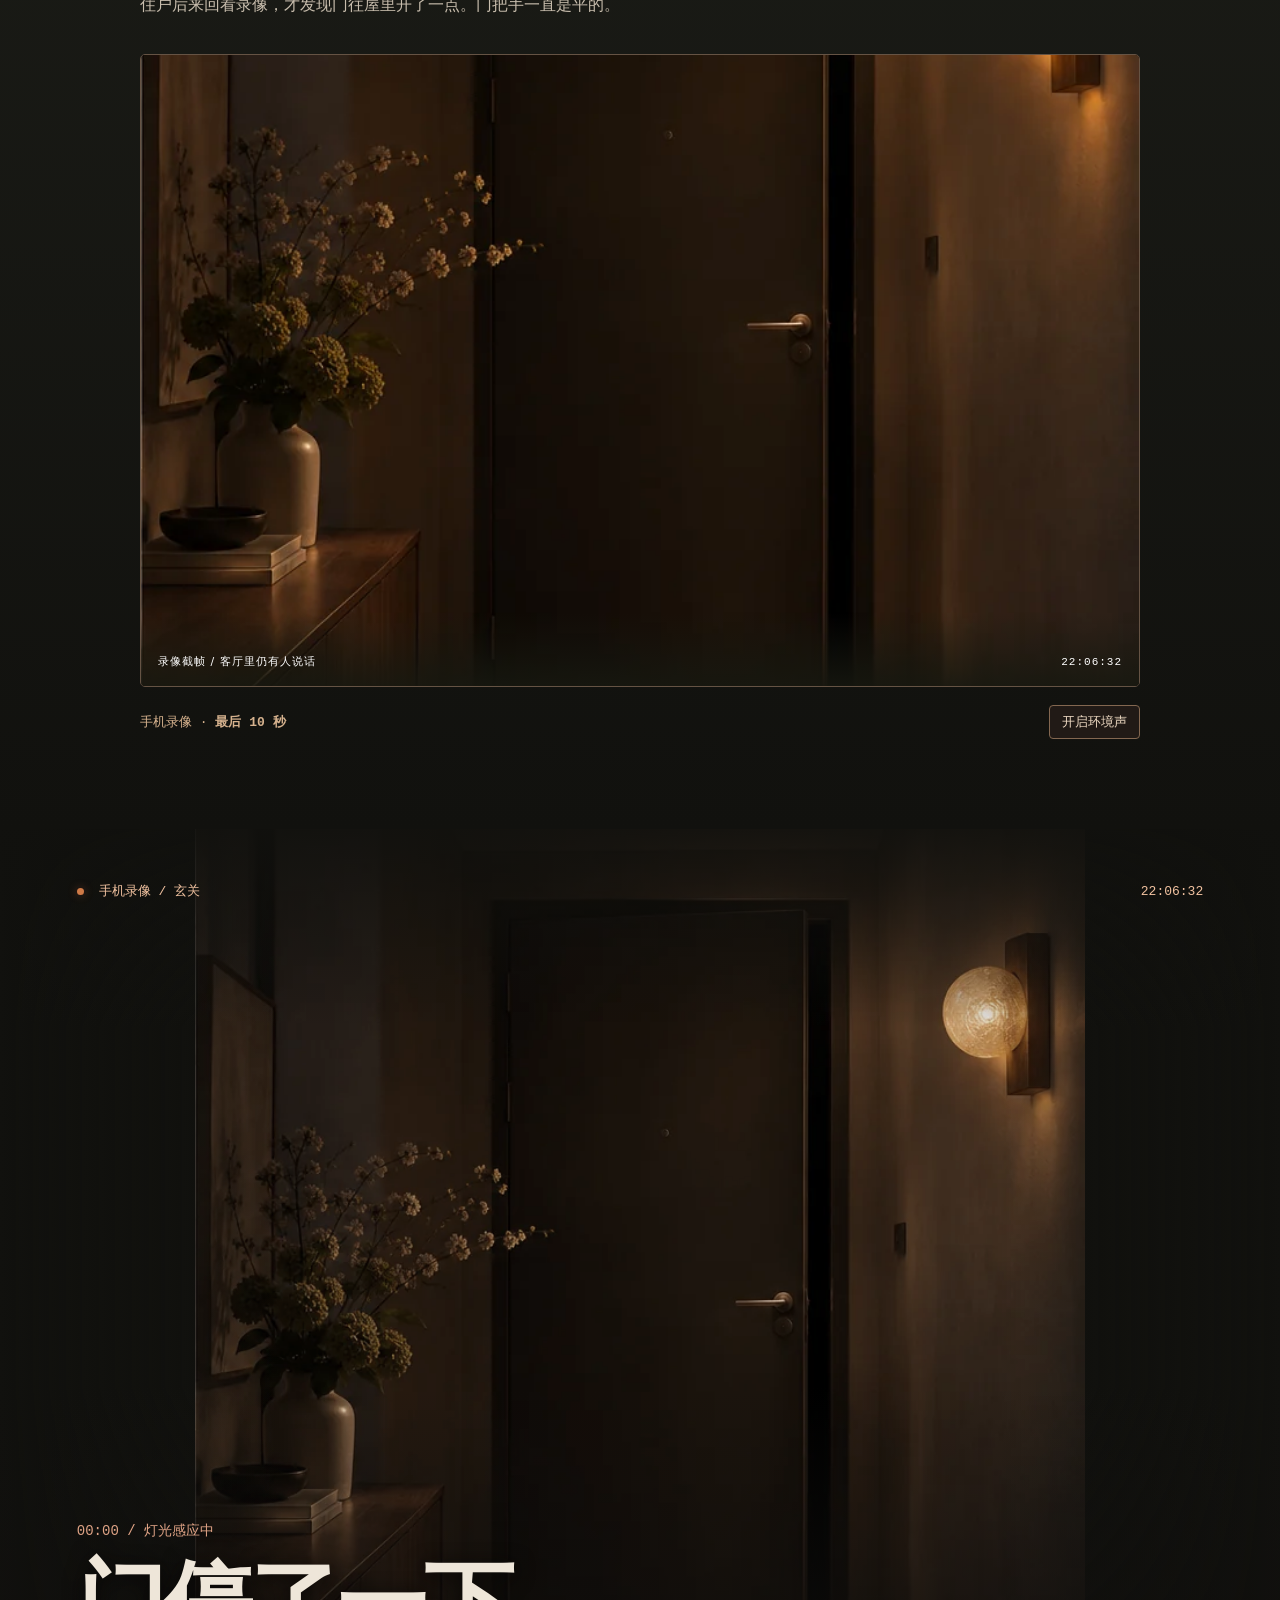
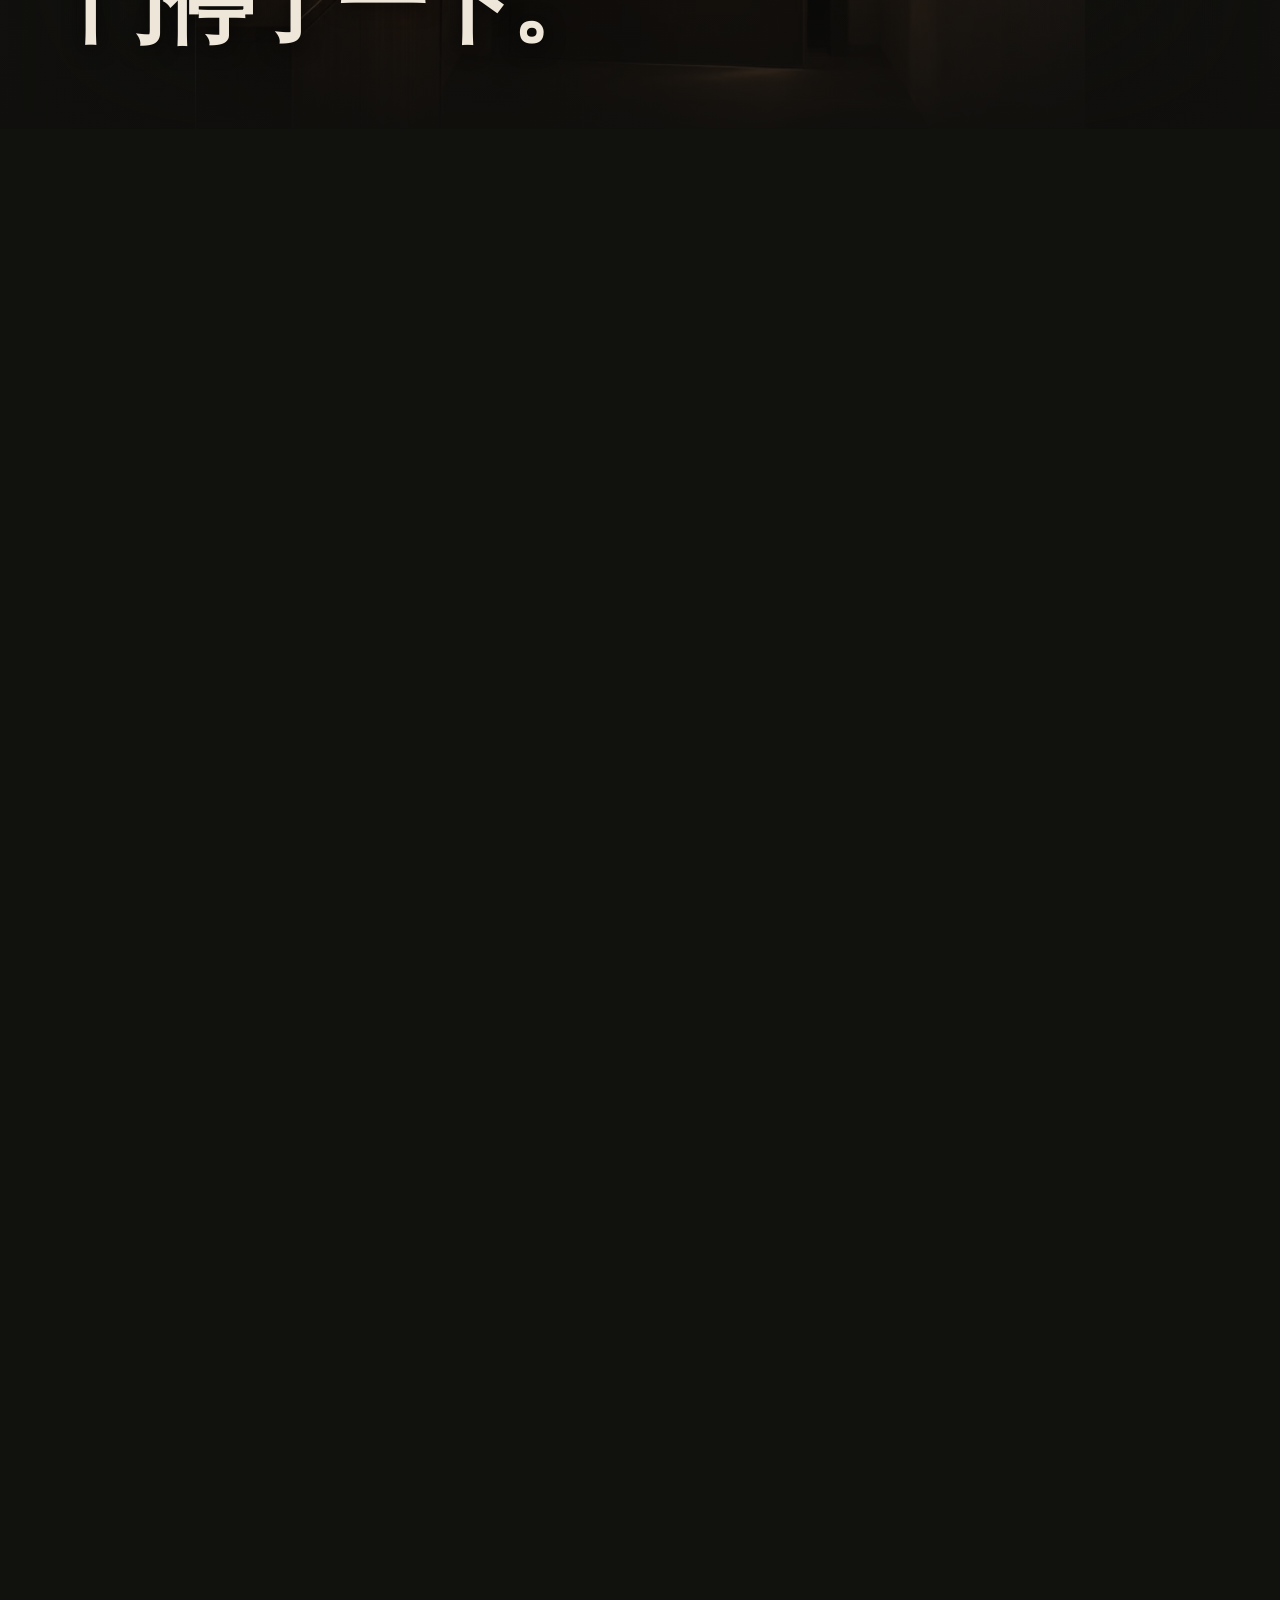
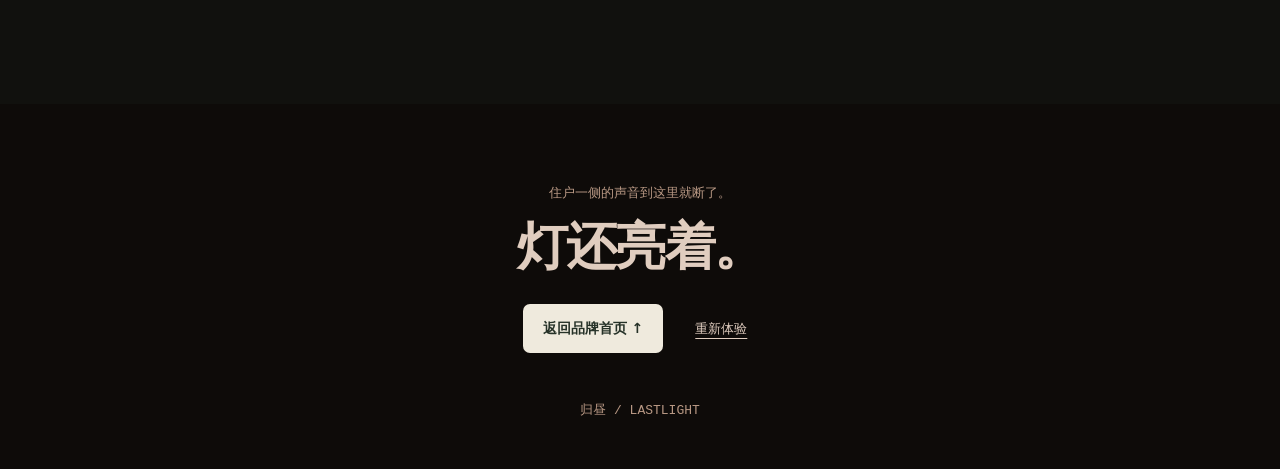
==== commit d33b73c2: "Add buyer guides, package selection, and after-sales marketing" ====
--- a/index.html
+++ b/index.html
@@ -4,19 +4,19 @@
   <meta charset="UTF-8">
   <meta name="viewport" content="width=device-width, initial-scale=1">
   <meta name="theme-color" content="#f8f6ef">
-  <meta name="description" content="归昼 L1，无需布线的玄关感应灯。为晚归的人留一盏灯。">
+  <meta name="description" content="归昼 L1 无线感应灯。2700K 暖光、磁吸安装，单灯 ¥169 起，可选玄关单灯装和玄关＋走廊双灯装。">
   <title>归昼 Lastlight · 为晚归的人留一盏灯</title>
   <link rel="icon" href="data:image/svg+xml,%3Csvg xmlns='http://www.w3.org/2000/svg' viewBox='0 0 40 40'%3E%3Crect width='40' height='40' rx='10' fill='%232e3b32'/%3E%3Ccircle cx='20' cy='18' r='8' fill='%23ffc486'/%3E%3Cpath d='M15 30h10' stroke='%23ffc486' stroke-width='2'/%3E%3C/svg%3E">
-  <link rel="stylesheet" href="./style.css?v=2">
-  <script src="./app.js?v=2" defer></script>
+  <link rel="stylesheet" href="./style.css?v=3">
+  <script src="./app.js?v=3" defer></script>
 </head>
 <body>
   <a class="skip" href="#home">跳到正文</a>
   <div class="site-head">
     <div class="wrap nav">
       <a class="brand" href="#home" aria-label="归昼首页"><i class="brand-mark" aria-hidden="true"></i><span>归昼 <b>LASTLIGHT</b></span></a>
-      <nav aria-label="主导航"><a href="#product">产品设计</a><a href="#scenes">使用场景</a><a href="#support">售后服务</a></nav>
-      <a class="nav-order" href="#order" data-after="查看留灯订单 ↗">查看 L1 <span aria-hidden="true">↗</span></a>
+      <nav aria-label="主导航"><a href="#product">产品设计</a><a href="#scenes">使用场景</a><a href="#guide">选购指南</a><a href="#delivery">购买服务</a></nav>
+      <a class="nav-order" href="#order" data-after="查看留灯订单 ↗">选购 L1 <span aria-hidden="true">↗</span></a>
     </div>
   </div>
 
@@ -26,7 +26,7 @@
         <p class="kicker"><span></span> 归昼 L1 / 无线玄关感应灯</p>
         <h1 id="hero-title">为晚归的人<span>留一盏灯<span class="period">。</span></span></h1>
         <p class="intro" data-after="你已经到家了。归昼 L1 还没有熄灭，因为感应范围内还有一个人。">钥匙还没找到，灯已经亮了。无需布线的暖光感应灯，让你进门的第一步，从容一点。</p>
-        <div class="hero-actions"><a class="button primary" href="#product" data-after="重新确认住户 ↓">了解归昼 L1 <span aria-hidden="true">↓</span></a><a class="text-link" href="#scenes">看看它怎么亮 <span aria-hidden="true">↗</span></a></div>
+        <div class="hero-actions"><a class="button primary" href="#order" data-after="查看签收记录 ↗">选购 L1 · ¥169 起 <span aria-hidden="true">↗</span></a><a class="text-link" href="#scenes">看看它怎么亮 <span aria-hidden="true">↗</span></a></div>
         <div class="hero-spec"><strong>2700K</strong><span>柔和暖光</span><i></i><strong>磁吸</strong><span>免布线安装</span></div>
       </div>
       <figure class="hero-visual">
@@ -88,6 +88,27 @@
       </div>
     </section>
 
+    <section class="guide section-space" id="guide" aria-labelledby="guide-title">
+      <div class="wrap guide-grid">
+        <div>
+          <p class="kicker">选购指南</p>
+          <h2 id="guide-title">回家这几步，需要哪种灯？</h2>
+          <p class="body-copy">进门常常一手提东西、一手拿钥匙。玄关可以只亮门边这一小块，换完鞋再决定要不要开大灯。</p>
+          <a class="text-link" href="#order">对比单灯装与双灯装 <span aria-hidden="true">↗</span></a>
+        </div>
+        <div class="compare-card">
+          <table class="compare-table" aria-label="玄关常用照明方式对比">
+            <thead><tr><th scope="col">使用方式</th><th scope="col">手动顶灯</th><th scope="col">常亮插座灯</th><th scope="col">归昼 L1</th></tr></thead>
+            <tbody>
+              <tr><th scope="row">开灯</th><td>墙面开关</td><td>通电后常亮</td><td>暗处感应亮起</td></tr>
+              <tr><th scope="row">位置</th><td>天花板</td><td>靠近插座</td><td>门边或走廊墙面</td></tr>
+              <tr><th scope="row">熄灯</th><td>手动关灯</td><td>关掉电源</td><td data-after="依然有人停留">无人后约 20 秒</td></tr>
+            </tbody>
+          </table>
+        </div>
+      </div>
+    </section>
+
     <section class="wrap reviews section-space" aria-labelledby="reviews-title">
       <p class="kicker">首批住户体验</p>
       <h2 id="reviews-title">他们为什么留着这盏灯。</h2>
@@ -100,8 +121,42 @@
 
     <section class="order" id="order" aria-labelledby="order-title">
       <div class="wrap order-grid">
-        <div><p class="kicker">归昼 L1</p><h2 id="order-title" data-after="新的使用者已确认。">把一盏灯留在门口。</h2><p>暖胡桃木 · 磁吸底座 · USB-C 充电</p></div>
-        <div class="order-actions"><strong data-after="订单已签收">¥169</strong><button class="button light" id="order-button" type="button">查看购买信息 <span aria-hidden="true">↗</span></button></div>
+        <div class="order-overview">
+          <p class="kicker">选购归昼 L1</p>
+          <h2 id="order-title" data-after="新的使用者已确认。">门口一盏，走廊再留一盏。</h2>
+          <p class="order-description">暖胡桃木 · 磁吸底座 · USB-C 充电</p>
+          <figure class="kit-photo"><img src="./l1-kit.webp" width="1200" height="800" loading="lazy" alt="开箱后的归昼 L1 灯体、磁吸底座和充电配件"><figcaption data-after="签收照片 / 两个位置均已启用">单灯装开箱 / 每盏配一套安装配件</figcaption></figure>
+        </div>
+        <div class="order-panel">
+          <fieldset id="pack-picker">
+            <legend data-after="已签收的套装">选择套装</legend>
+            <label class="pack-option">
+              <input type="radio" name="pack" value="1" data-title="玄关单灯装" data-price="169" checked>
+              <span><strong>玄关单灯装</strong><small>刚好照亮进门、换鞋的那几步</small></span><b>¥169</b>
+            </label>
+            <label class="pack-option">
+              <input type="radio" name="pack" value="2" data-title="玄关＋走廊双灯装" data-price="299">
+              <span><strong>玄关＋走廊双灯装</strong><small data-after="住户已离开 / 两处仍有活动">两处分别安装 · 比单买两盏省 ¥39</small></span><b>¥299</b>
+            </label>
+          </fieldset>
+          <div class="order-actions">
+            <div id="order-total" aria-live="polite" aria-atomic="true"><span>套装参考价</span><strong>¥169</strong></div>
+            <button class="button primary" id="order-button" type="button"><span id="order-action-label">查看套装清单</span><span aria-hidden="true">↗</span></button>
+          </div>
+          <a class="order-policy" href="#delivery" data-after="查看试用状态 ↓">查看试用和质保说明 ↓</a>
+        </div>
+      </div>
+    </section>
+
+    <section class="delivery section-space" id="delivery" aria-labelledby="delivery-title">
+      <div class="wrap">
+        <p class="kicker">购买服务</p>
+        <h2 id="delivery-title">到家，试过才知道合不合适。</h2>
+        <div class="policy-grid">
+          <article><h3>7 天在家试用</h3><p data-after="试用期已结束。灯仍然在原来的位置，持续亮起。">从签收开始算 7 天。在家走一遍平常的动线，再决定灯装在门边还是走廊。</p></article>
+          <article><h3>一年产品质保</h3><p>从签收日起一年内，灯体和感应模块的产品故障都可以联系售后。</p></article>
+          <article><h3>安装与排查</h3><p>开箱后可以先看<a href="#setup">安装步骤</a>。灯迟迟不灭时，可以按<a href="#support">常见问题</a>逐项排查。</p></article>
+        </div>
       </div>
     </section>
 
@@ -178,8 +233,13 @@
       <small>归昼 / LASTLIGHT</small>
     </footer>
   </main>
-  <dialog id="order-dialog">
-    <div class="dialog-body"><form method="dialog"><button class="dialog-close" type="submit" aria-label="关闭">×</button></form><p class="kicker">归昼 L1</p><h2 id="order-dialog-title">暖胡桃木套装</h2><p id="order-dialog-text">含灯体、磁吸底座、免钉贴和 USB-C 充电线。参考售价 ¥169。</p><form method="dialog"><button class="button primary" type="submit">返回产品页</button></form></div>
+  <dialog id="order-dialog" aria-labelledby="order-dialog-title" aria-describedby="order-dialog-text">
+    <div class="dialog-body"><form method="dialog"><button class="dialog-close" type="submit" aria-label="关闭">×</button></form><p class="kicker">归昼 L1 / 暖胡桃木</p><h2 id="order-dialog-title">玄关单灯装</h2><p id="order-dialog-text">参考价 ¥169</p>
+      <dl class="kit-list" id="kit-list">
+        <div><dt>归昼 L1 灯体</dt><dd>×1</dd></div><div><dt>磁吸底座与免钉贴</dt><dd>×1</dd></div><div><dt>USB-C 充电线</dt><dd>×1</dd></div>
+      </dl>
+      <form method="dialog"><button class="button primary" type="submit">返回选购</button></form>
+    </div>
   </dialog>
 </body>
 </html>
--- a/style.css
+++ b/style.css
@@ -95,16 +95,50 @@
 .scene-controls button { background: transparent; border: 0; border-radius: 4px; padding: 6px 11px; font-size: 13px; }
 .scene-controls button[aria-pressed="true"] { background: var(--forest); color: white; }
 .scene-panel .body-copy { margin-block: 14px 23px; min-height: 3.7em; }
+.guide { background: #e8ebdf; border-block: 1px solid #d9ddce; }
+.guide-grid { display: grid; grid-template-columns: .8fr 1.2fr; align-items: center; gap: clamp(25px, 5vw, 76px); }
+.guide .body-copy { margin-top: 16px; }
+.guide .text-link { display: inline-block; margin-top: 13px; }
+.compare-card { border-radius: 10px; overflow: hidden; border: 1px solid #d2d8ca; background: #f9f9f1; }
+.compare-table { border-collapse: collapse; width: 100%; font-size: 14px; }
+.compare-table :is(th, td) { text-align: left; padding: 15px clamp(9px, 1.7vw, 25px); }
+.compare-table thead { color: #f7f8f0; background: #39483c; }
+.compare-table thead th:last-child { color: #ffdfb9; }
+.compare-table tbody th, .compare-table tbody td { border-bottom: 1px solid #dce1d3; }
+.compare-table tbody tr:last-child :is(th, td) { border-bottom: 0; }
+.compare-table tbody td { color: #535b4d; }
+.compare-table tbody td:last-child { color: #303d2d; font-weight: 740; background: #e9eddf; }
 .review-grid { margin-top: 35px; display: grid; grid-template-columns: repeat(3, 1fr); gap: 17px; }
 .review-grid figure { background: #fcfbf6; border: 1px solid var(--line); border-radius: 9px; padding: clamp(20px, 3vw, 37px); display: grid; gap: 15px; grid-template-rows: auto 1fr auto; }
 .review-grid figure > span { color: #875c34; letter-spacing: .1em; font-size: 13px; }
 .review-grid figcaption { font-size: 12px; color: var(--sub); }
 .order { background: var(--forest); color: #f6f2e7; }
-.order-grid { padding-block: clamp(45px, 6.5vw, 96px); display: flex; align-items: center; justify-content: space-between; gap: 22px; }
+.order-grid { padding-block: clamp(60px, 8vw, 108px); display: grid; grid-template-columns: 1.07fr .93fr; align-items: center; gap: clamp(30px, 6vw, 88px); }
 .order .kicker { color: #d4cfb1; }
-.order p:last-child { margin-top: 14px; color: #ded9c9; }
-.order-actions { display: flex; flex-direction: column; align-items: flex-end; gap: 13px; flex-shrink: 0; }
-.order-actions strong { font-size: clamp(24px, 4vw, 43px); }
+.order-description { margin-top: 12px; color: #ded9c9; }
+.kit-photo { background: #514337; position: relative; margin-top: 25px; overflow: hidden; border-radius: 9px; }
+.kit-photo img { aspect-ratio: 1.65; object-fit: cover; }
+.kit-photo figcaption { position: absolute; inset: auto 0 0; padding: 27px 14px 10px; background: linear-gradient(transparent, #262017e8); font-size: 12px; color: #fff7e7; }
+.order-panel { color: var(--ink); background: #f5f1e6; border-radius: 12px; padding: clamp(18px, 3vw, 36px); min-width: 0; }
+#pack-picker { border: 0; padding: 0; margin: 0; min-inline-size: 0; }
+#pack-picker legend { font-size: 18px; font-weight: 760; padding: 0; margin-bottom: 13px; }
+.pack-option { padding: 12px; display: grid; grid-template-columns: auto minmax(0, 1fr) auto; gap: 8px 11px; align-items: center; margin-bottom: 9px; border: 1px solid #cccbbd; border-radius: 7px; cursor: pointer; }
+.pack-option:has(input:checked) { border-color: #697c63; background: #e5eadc; }
+.pack-option input { margin: 0; accent-color: #415440; }
+.pack-option strong, .pack-option small { display: block; }
+.pack-option small { font-size: 12px; color: #555f50; }
+.pack-option b { font-size: 18px; }
+#pack-picker:disabled .pack-option { cursor: default; }
+.order-actions { display: flex; justify-content: space-between; gap: 12px; align-items: center; padding-top: 13px; }
+#order-total span { display: block; color: var(--sub); font-size: 12px; }
+#order-total strong { display: block; font-size: clamp(22px, 3vw, 34px); line-height: 1.17; }
+.order-policy { display: inline-block; margin-top: 19px; font-size: 13px; text-decoration: underline; text-underline-offset: 4px; }
+.delivery { background: linear-gradient(#f1eee2, #e5e2d7); }
+.policy-grid { display: grid; grid-template-columns: repeat(3, 1fr); gap: 20px; margin-top: 32px; }
+.policy-grid article { padding-top: 16px; border-top: 1px solid #b6b7a4; }
+.policy-grid h3 { font-size: clamp(19px, 2vw, 24px); }
+.policy-grid p { margin-top: 8px; color: var(--sub); }
+.policy-grid a { text-decoration: underline; text-underline-offset: 3px; }
 .support { background: #e5e2d7; }
 .support-grid { grid-template-columns: .7fr 1.3fr; align-items: start; }
 .faq { border-top: 1px solid #bdb9aa; }
@@ -170,11 +204,14 @@
 body[data-returned] .hero-visual { box-shadow: 0 0 0 1px #773a28; }
 body[data-returned] .photo-label i { background: #b64a35; }
 body[data-returned] .order { background: #392a25; }
+body[data-returned] .pack-option:has(input:checked) { border-color: #947364; background: #eae0d5; }
 dialog { max-width: min(calc(100% - 32px), 500px); color: var(--ink); background: var(--paper); border: 1px solid var(--line); border-radius: 12px; padding: 0; }
 dialog::backdrop { background: #171712b8; }
 .dialog-body { position: relative; padding: 36px; }
 .dialog-body h2 { font-size: 32px; }
 .dialog-body > p:not(.kicker) { margin-block: 15px 22px; }
+.kit-list { margin: 0 0 22px; border-top: 1px solid var(--line); }
+.kit-list > div { display: flex; justify-content: space-between; gap: 12px; padding-block: 8px; border-bottom: 1px solid var(--line); }
 .dialog-close { position: absolute; top: 10px; right: 14px; color: var(--sub); background: none; border: 0; font-size: 25px; }
 @media (max-width: 820px) {
   .wrap { width: calc(100% - 40px); }
@@ -188,7 +225,7 @@
   .nav { min-height: 62px; flex-wrap: wrap; padding-block: 12px; gap: 10px; }
   .nav nav { order: 3; width: 100%; justify-content: space-between; gap: 10px; }
   .hero, .product, .scene-demo, .support-grid { grid-template-columns: 1fr; }
-  .setup-head, .case-head, .check-grid { grid-template-columns: 1fr; }
+  .setup-head, .case-head, .check-grid, .guide-grid, .order-grid { grid-template-columns: 1fr; }
   .setup-steps { grid-template-columns: 1fr; gap: 18px; }
   .case-trail li { grid-template-columns: 1fr; gap: 6px; }
   .hero { padding-block: 44px 24px; }
@@ -201,8 +238,9 @@
   .section-space { padding-block: 63px; }
   .scene-demo figure { min-height: 0; aspect-ratio: 1.3; }
   .reviews .review-grid { grid-template-columns: 1fr; gap: 10px; }
-  .order-grid { flex-direction: column; align-items: start; }
-  .order-actions { flex-direction: row; align-items: center; }
+  .policy-grid { grid-template-columns: 1fr; gap: 16px; }
+  .compare-table { font-size: 12px; }
+  .compare-table :is(th, td) { padding: 11px 7px; }
   .diagnostic-head { flex-wrap: wrap; gap: 8px; }
   .census small { display: block; }
   .event-log li { grid-template-columns: 5.2em 1fr; gap: 4px 9px; }
